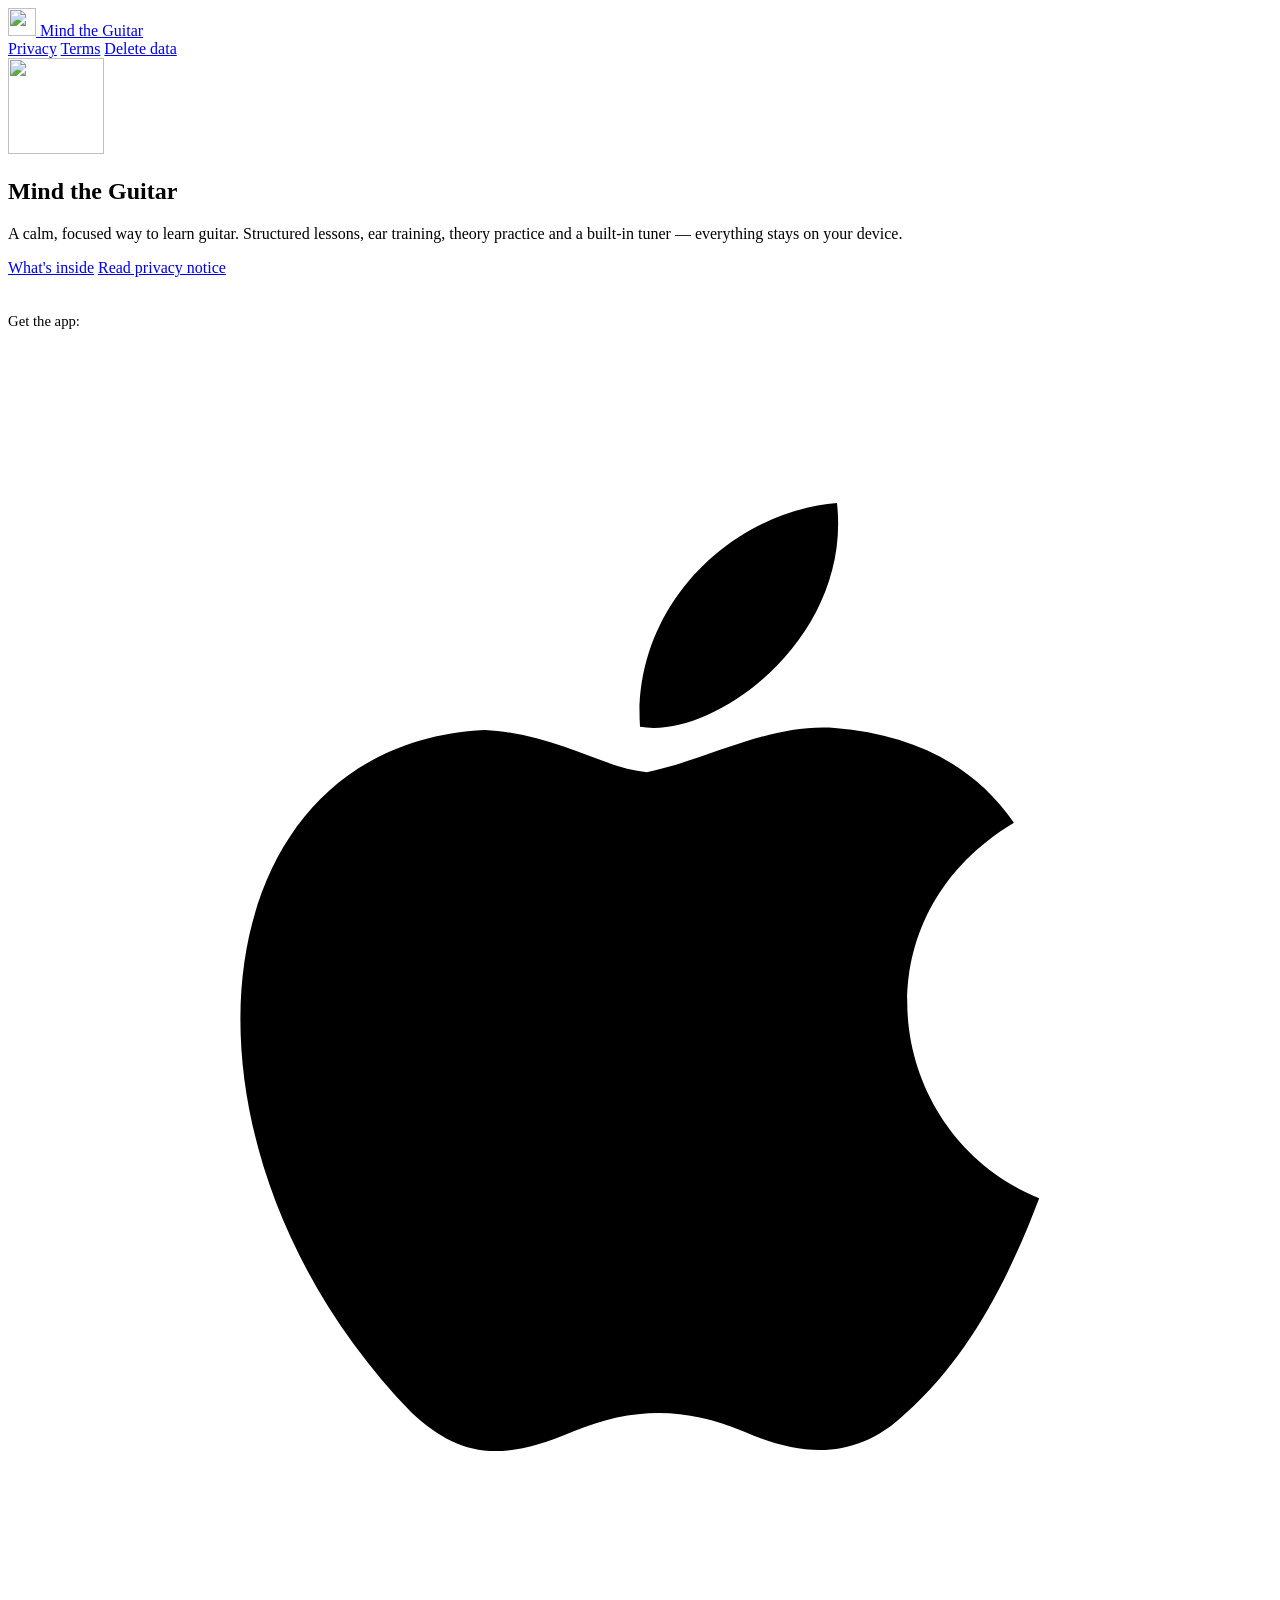
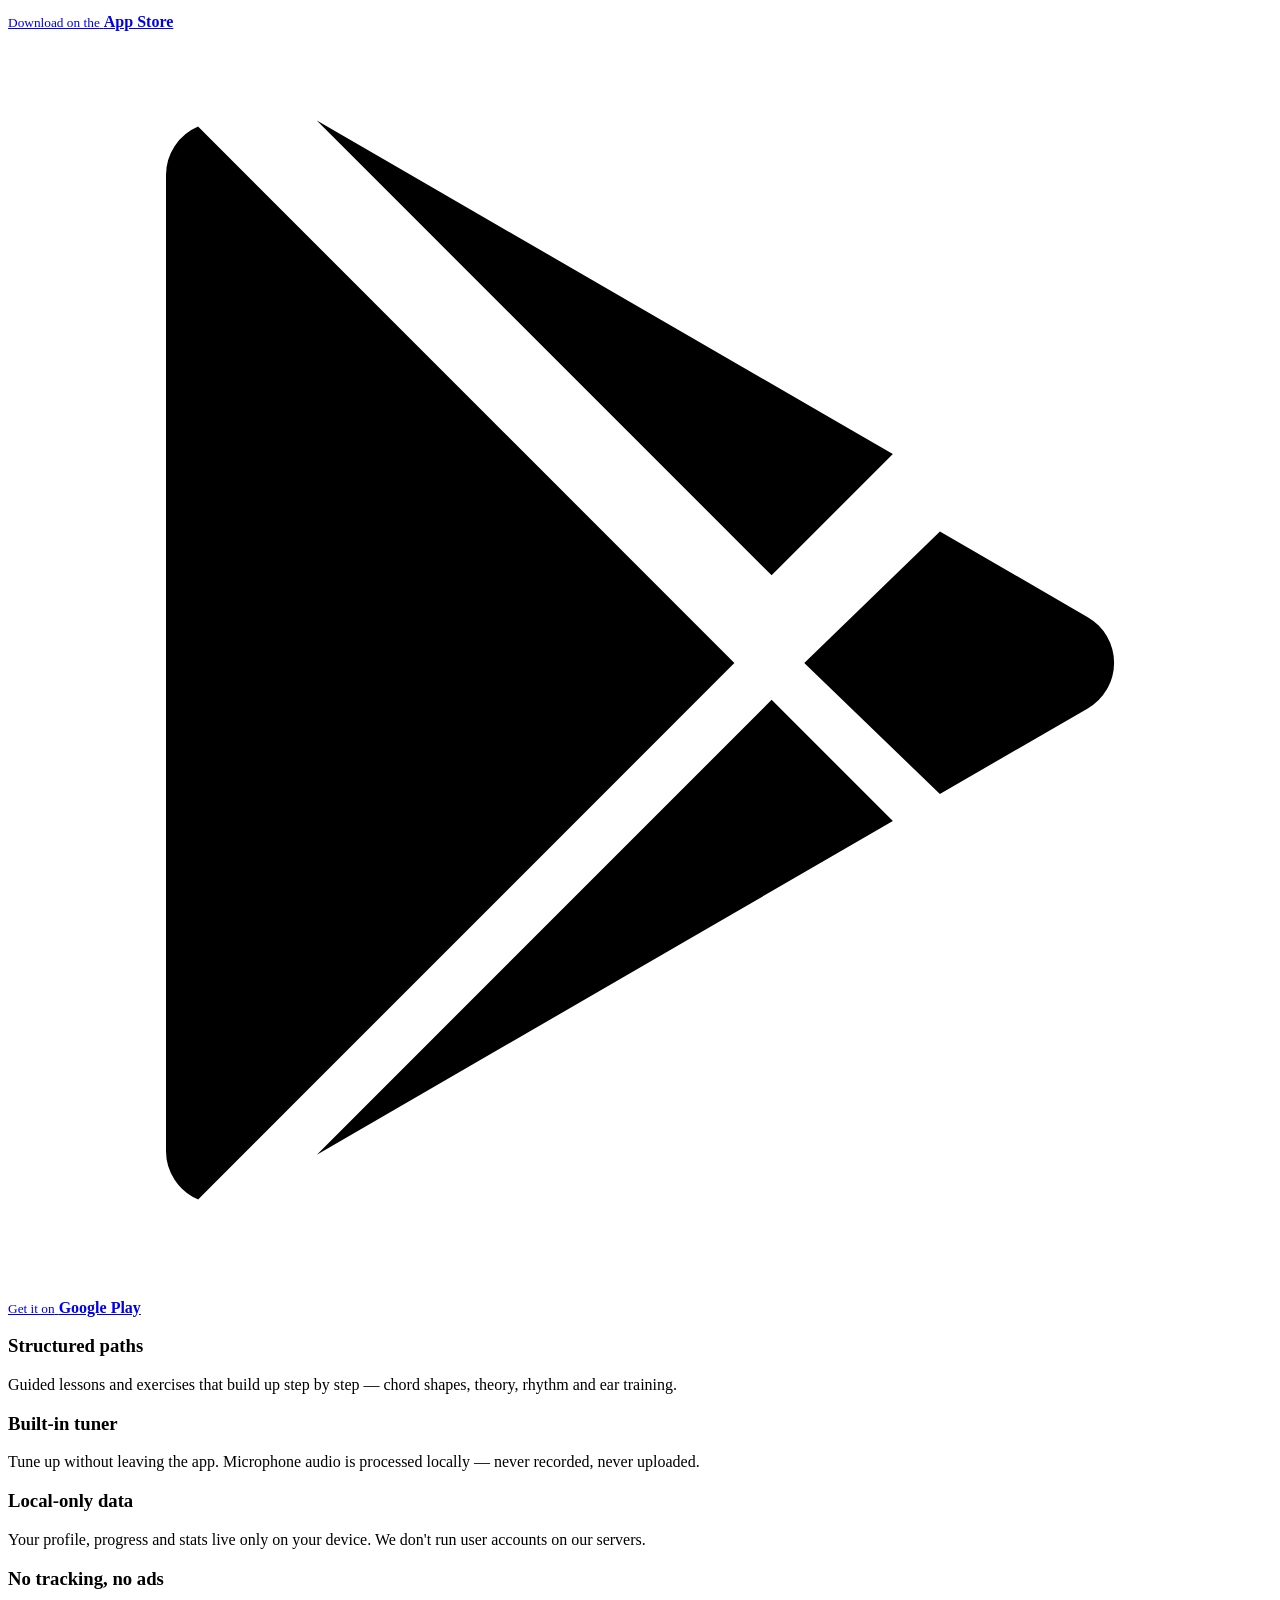
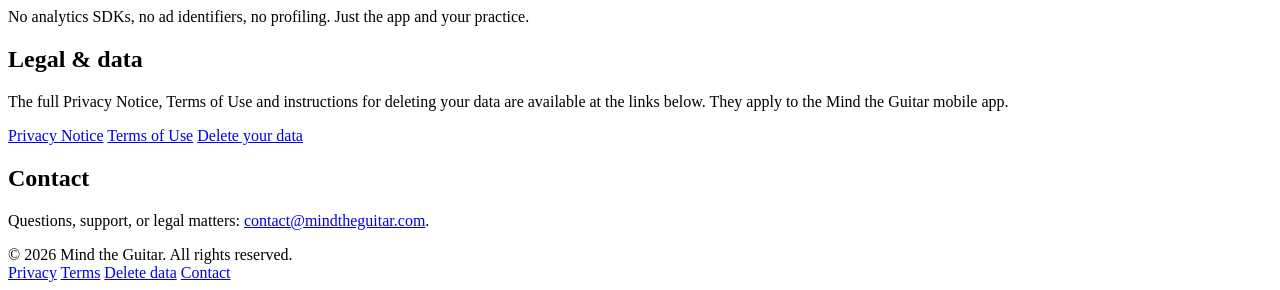
==== public/index.html @ 701e8456 "Wire up App Store and Google Play download links on landing page" ====
<!doctype html>
<html lang="en">
<head>
  <meta charset="utf-8">
  <meta name="viewport" content="width=device-width,initial-scale=1">
  <title>Mind the Guitar — learn guitar, mindfully</title>
  <meta name="description" content="Mind the Guitar is a privacy-first mobile app for guitar learners. Structured lessons, ear training, theory, and a built-in tuner — all stored on your device.">
  <meta name="theme-color" content="#dc611b">
  <meta name="robots" content="index,follow">
  <link rel="canonical" href="https://mindtheguitar.com/">
  <link rel="stylesheet" href="/assets/styles.css">
  <link rel="icon" type="image/png" sizes="32x32" href="/assets/favicon-32.png">
  <link rel="icon" type="image/png" sizes="192x192" href="/assets/icon-192.png">
  <link rel="apple-touch-icon" sizes="180x180" href="/assets/apple-touch-icon.png">
  <link rel="manifest" href="/site.webmanifest">
  <meta name="theme-color" content="#dc611b">
</head>
<body>
  <header class="site-header">
    <div class="site-header__inner">
      <a class="brand" href="/">
        <img class="brand__mark" src="/assets/logo.png" alt="" width="28" height="28" aria-hidden="true">
        <span>Mind the Guitar</span>
      </a>
      <nav class="site-nav" aria-label="Primary">
        <a href="/privacy">Privacy</a>
        <a href="/terms">Terms</a>
        <a href="/delete">Delete data</a>
      </nav>
    </div>
  </header>

  <main>
    <section class="container hero">
      <img class="hero__mark" src="/assets/logo.png" alt="" width="96" height="96" aria-hidden="true">
      <h1>Mind the Guitar</h1>
      <p class="tagline">A calm, focused way to learn guitar. Structured lessons, ear training, theory practice and a built-in tuner — everything stays on your device.</p>
      <div class="cta-row">
        <a class="btn btn--primary" href="#features">What's inside</a>
        <a class="btn btn--ghost" href="/privacy">Read privacy notice</a>
      </div>

      <p style="margin-top:36px;font-size:0.92rem;color:var(--muted)">Get the app:</p>
      <div class="store-badges" aria-label="App Store and Google Play">
        <a class="store-badge" href="https://apps.apple.com/app/id6765862558" target="_blank" rel="noopener" aria-label="Download on the App Store">
          <svg viewBox="0 0 24 24" aria-hidden="true"><path d="M17.05 20.28c-.98.95-2.05.8-3.08.35-1.09-.46-2.09-.48-3.24 0-1.44.62-2.2.44-3.06-.35C2.79 15.25 3.51 7.59 9.05 7.31c1.35.07 2.29.74 3.08.8 1.18-.24 2.31-.93 3.57-.84 1.51.12 2.65.72 3.4 1.8-3.12 1.87-2.38 5.98.48 7.13-.57 1.5-1.31 2.99-2.54 4.09zM12 7.25c-.15-2.23 1.66-4.07 3.74-4.25.29 2.58-2.34 4.5-3.74 4.25z"/></svg>
          <span class="store-badge__text">
            <small>Download on the</small>
            <strong>App Store</strong>
          </span>
        </a>
        <a class="store-badge" href="https://play.google.com/store/apps/details?id=com.mindtheguitar.app" target="_blank" rel="noopener" aria-label="Get it on Google Play">
          <svg viewBox="0 0 24 24" aria-hidden="true"><path d="M3.609 1.814L13.792 12 3.61 22.186a.996.996 0 01-.61-.92V2.734a1 1 0 01.609-.92zm10.89 10.886l2.302 2.302-10.937 6.333 8.635-8.635zm3.196-3.196l2.807 1.626a1 1 0 010 1.732l-2.808 1.626L15.119 12l2.576-2.496zM5.864 1.7l10.937 6.333-2.302 2.302L5.863 1.7z"/></svg>
          <span class="store-badge__text">
            <small>Get it on</small>
            <strong>Google Play</strong>
          </span>
        </a>
      </div>
    </section>

    <section class="container" id="features">
      <div class="card-grid">
        <article class="card">
          <h3>Structured paths</h3>
          <p>Guided lessons and exercises that build up step by step — chord shapes, theory, rhythm and ear training.</p>
        </article>
        <article class="card">
          <h3>Built-in tuner</h3>
          <p>Tune up without leaving the app. Microphone audio is processed locally — never recorded, never uploaded.</p>
        </article>
        <article class="card">
          <h3>Local-only data</h3>
          <p>Your profile, progress and stats live only on your device. We don't run user accounts on our servers.</p>
        </article>
        <article class="card">
          <h3>No tracking, no ads</h3>
          <p>No analytics SDKs, no ad identifiers, no profiling. Just the app and your practice.</p>
        </article>
      </div>
    </section>

    <section class="container" aria-label="Legal documents">
      <h2>Legal &amp; data</h2>
      <p>The full Privacy Notice, Terms of Use and instructions for deleting your data are available at the links below. They apply to the Mind the Guitar mobile app.</p>
      <div class="cta-row" style="justify-content:flex-start">
        <a class="btn btn--ghost" href="/privacy">Privacy Notice</a>
        <a class="btn btn--ghost" href="/terms">Terms of Use</a>
        <a class="btn btn--ghost" href="/delete">Delete your data</a>
      </div>
    </section>

    <section class="container" aria-label="Contact">
      <h2>Contact</h2>
      <p>Questions, support, or legal matters: <a href="mailto:contact@mindtheguitar.com">contact@mindtheguitar.com</a>.</p>
    </section>
  </main>

  <footer class="site-footer">
    <div class="site-footer__inner">
      <div>© 2026 Mind the Guitar. All rights reserved.</div>
      <nav class="site-footer__links" aria-label="Footer">
        <a href="/privacy">Privacy</a>
        <a href="/terms">Terms</a>
        <a href="/delete">Delete data</a>
        <a href="mailto:contact@mindtheguitar.com">Contact</a>
      </nav>
    </div>
  </footer>
</body>
</html>
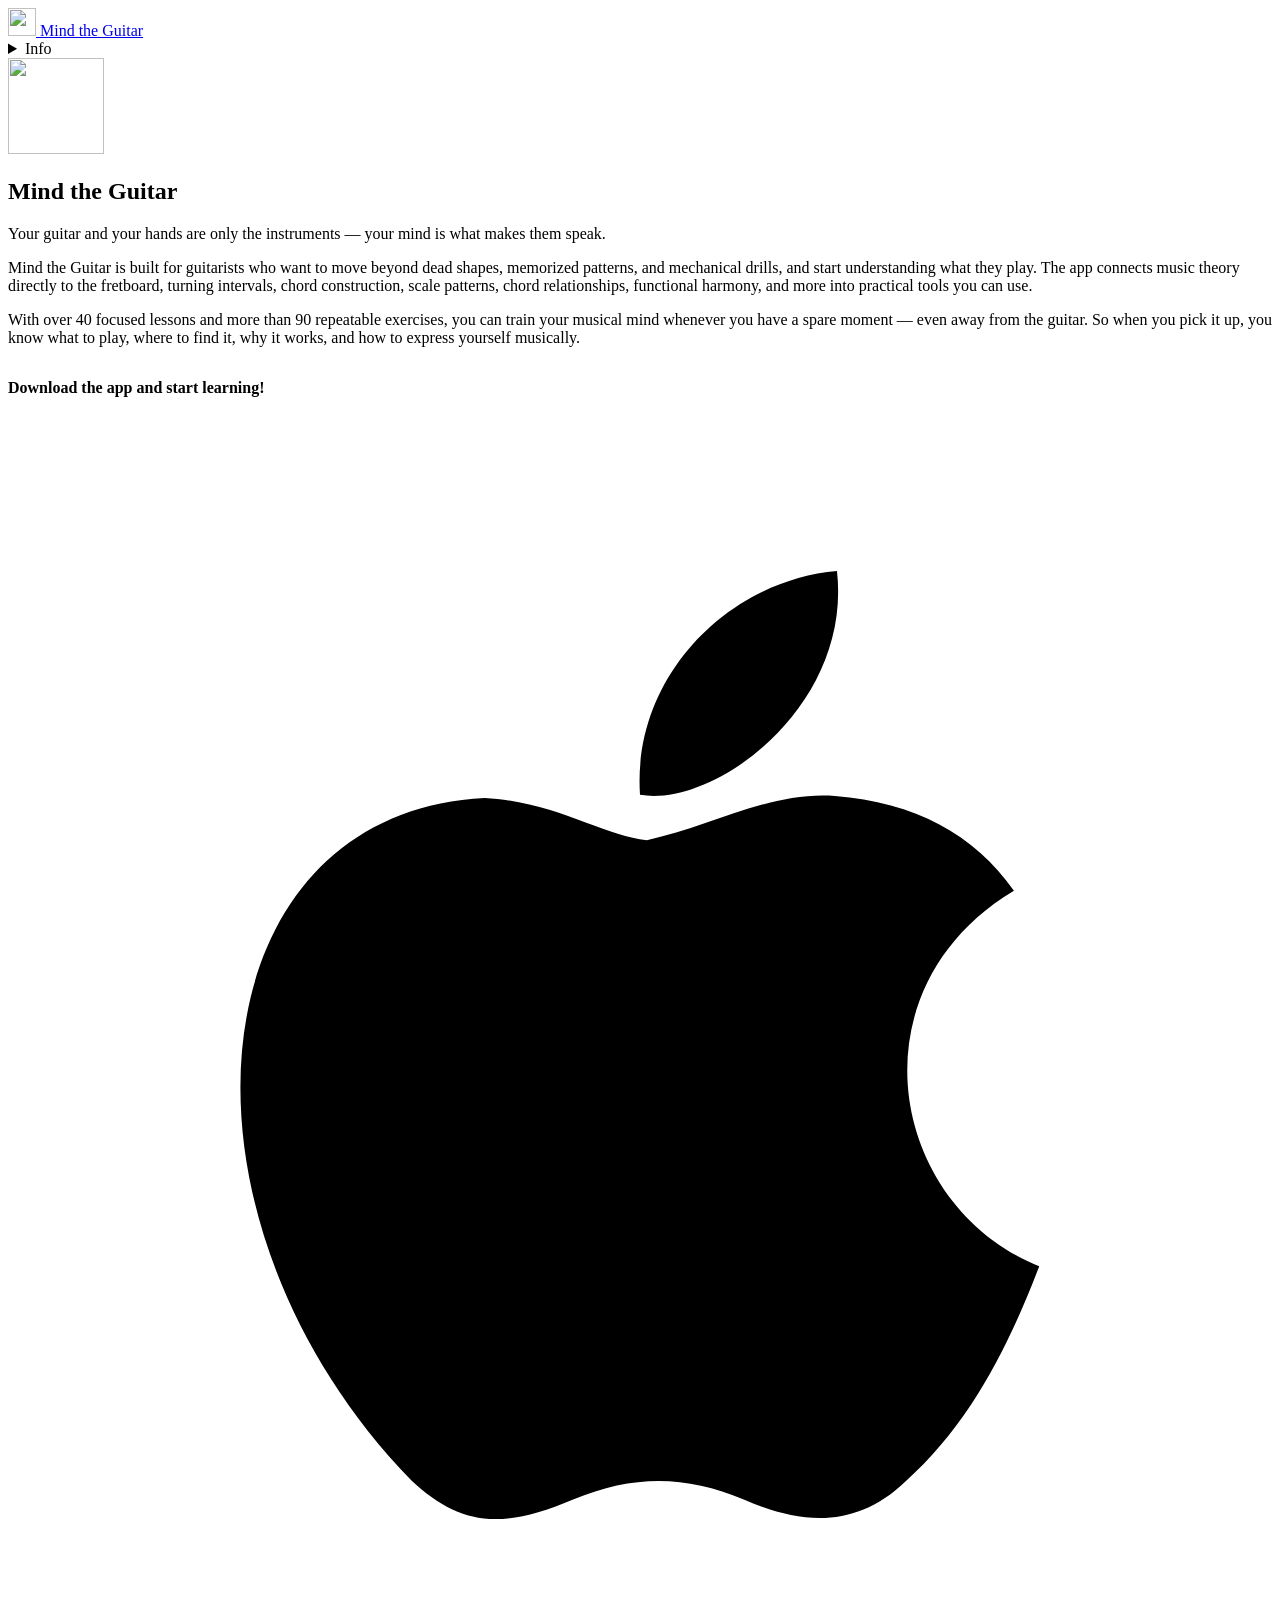
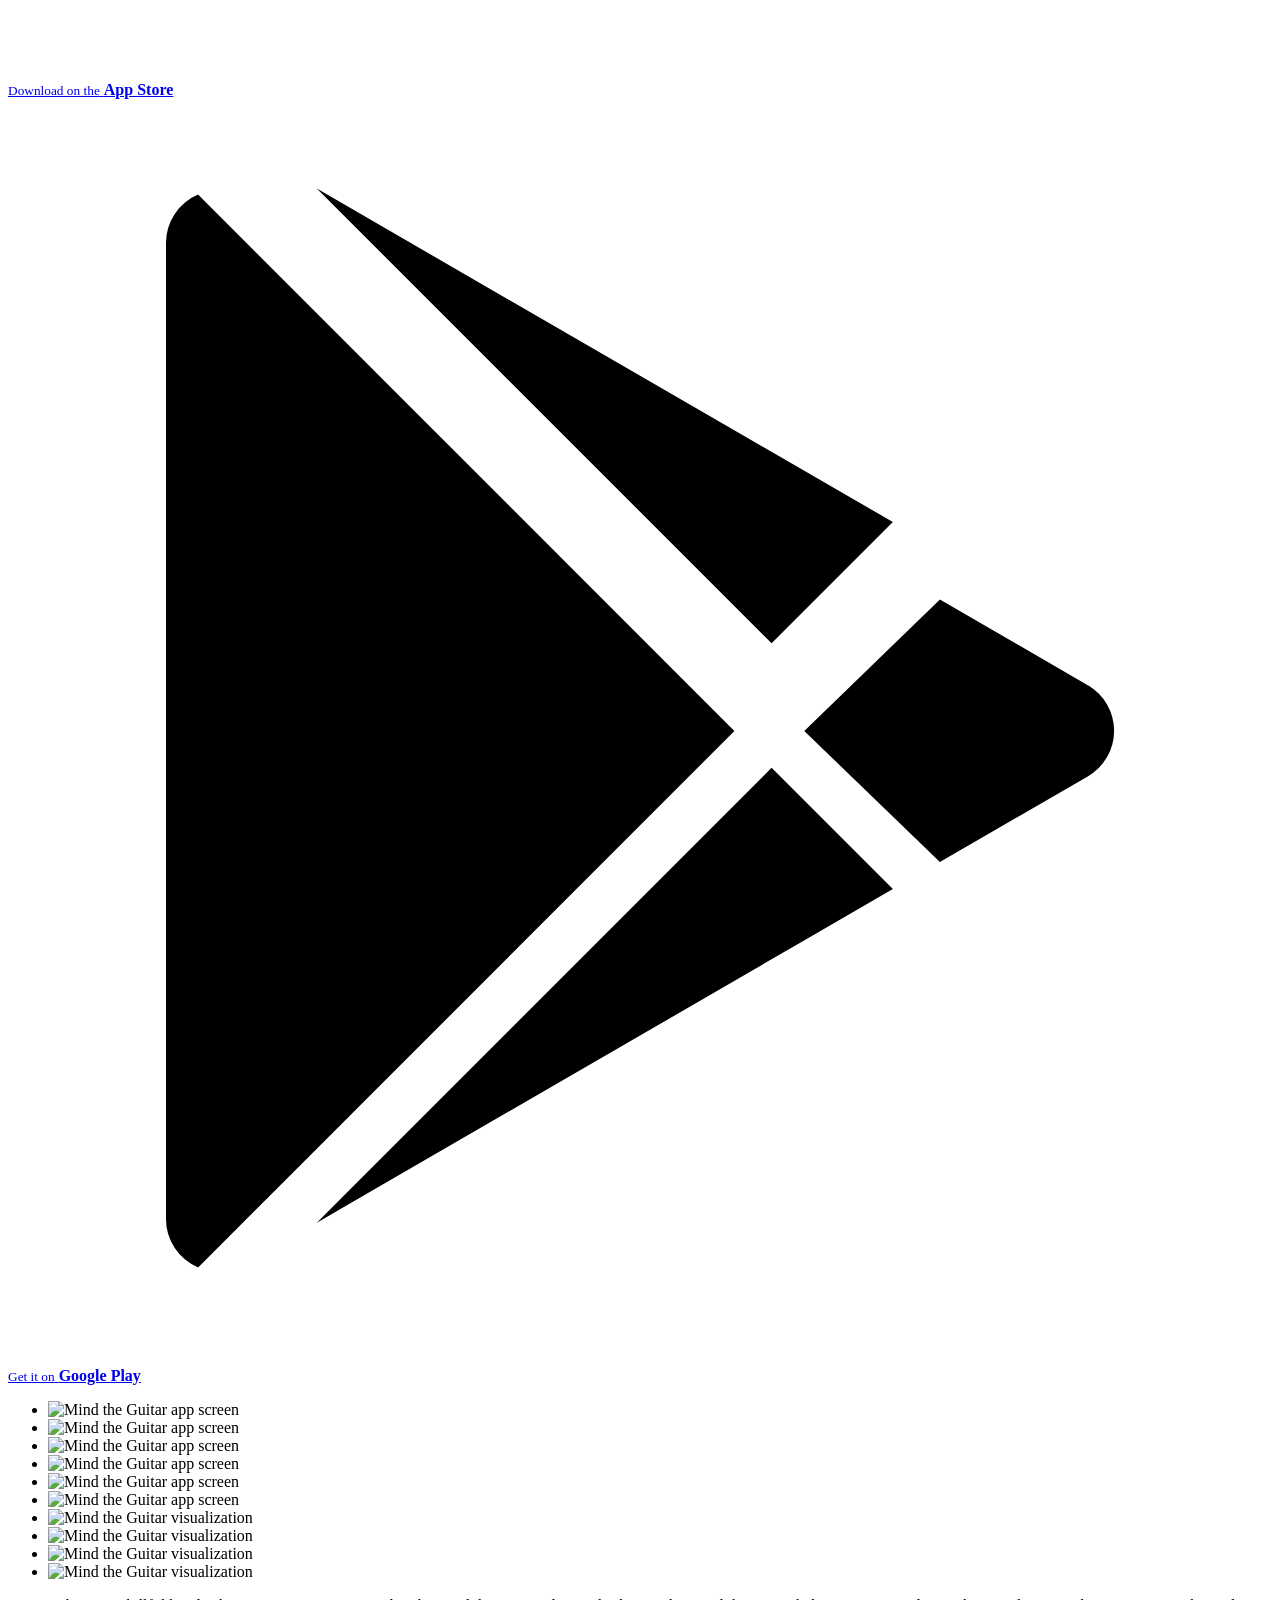
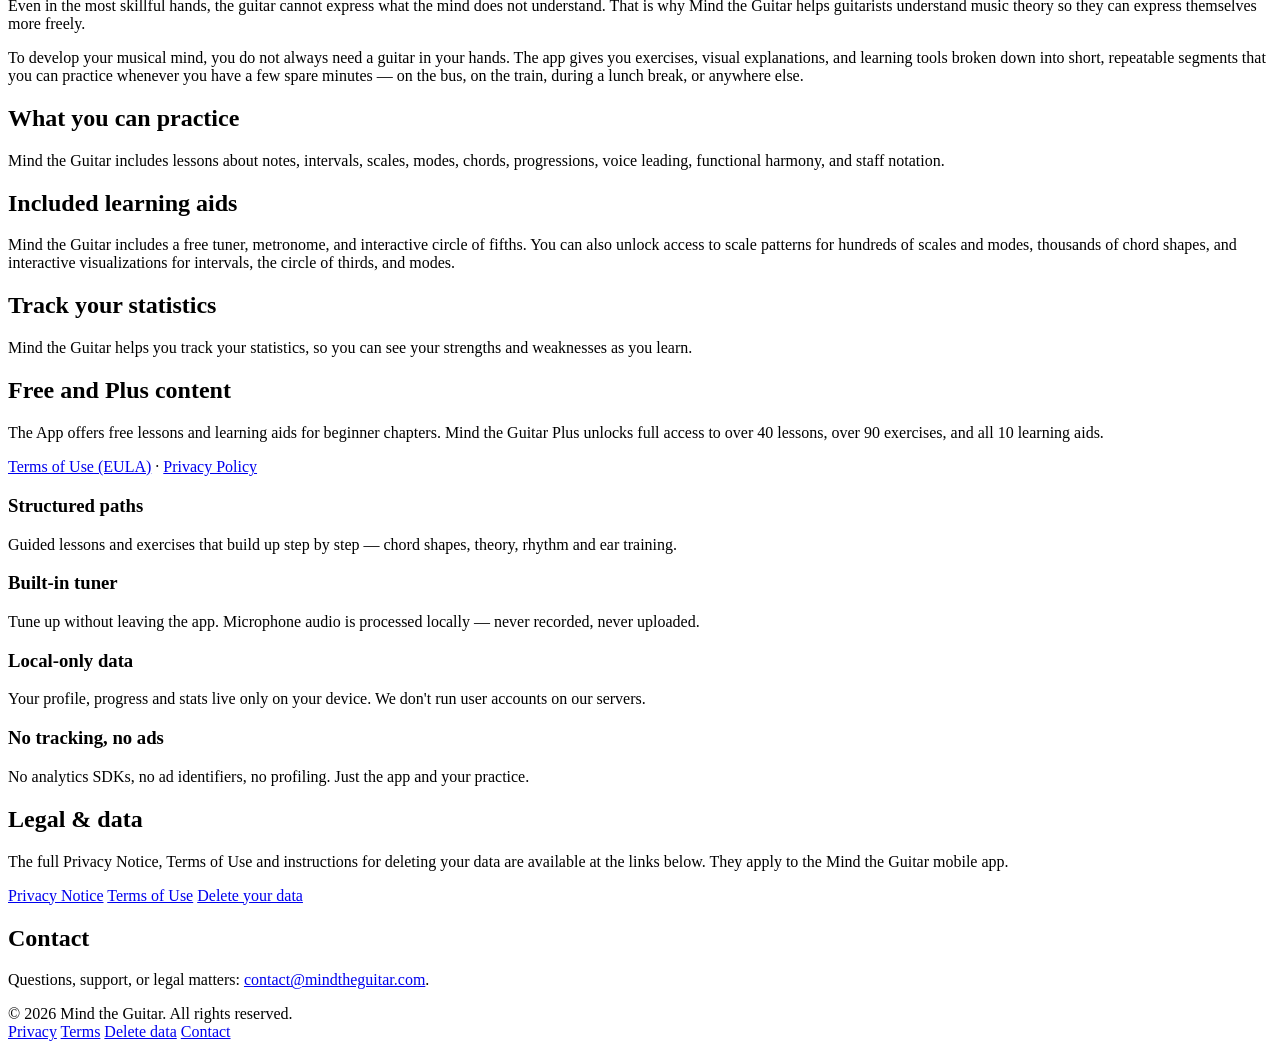
==== commit 186b48d1: "Add landing content, app preview carousel, dropdown nav and store CTA" ====
--- a/public/index.html
+++ b/public/index.html
@@ -23,9 +23,14 @@
         <span>Mind the Guitar</span>
       </a>
       <nav class="site-nav" aria-label="Primary">
-        <a href="/privacy">Privacy</a>
-        <a href="/terms">Terms</a>
-        <a href="/delete">Delete data</a>
+        <details class="menu">
+          <summary class="menu__button" aria-label="Open menu">Info</summary>
+          <div class="menu__list">
+            <a href="/privacy">Privacy</a>
+            <a href="/terms">Terms</a>
+            <a href="/delete">Delete data</a>
+          </div>
+        </details>
       </nav>
     </div>
   </header>
@@ -34,13 +39,11 @@
     <section class="container hero">
       <img class="hero__mark" src="/assets/logo.png" alt="" width="96" height="96" aria-hidden="true">
       <h1>Mind the Guitar</h1>
-      <p class="tagline">A calm, focused way to learn guitar. Structured lessons, ear training, theory practice and a built-in tuner — everything stays on your device.</p>
-      <div class="cta-row">
-        <a class="btn btn--primary" href="#features">What's inside</a>
-        <a class="btn btn--ghost" href="/privacy">Read privacy notice</a>
-      </div>
+      <p class="tagline">Your guitar and your hands are only the instruments — your mind is what makes them speak.</p>
+      <p class="tagline tagline--body">Mind the Guitar is built for guitarists who want to move beyond dead shapes, memorized patterns, and mechanical drills, and start understanding what they play. The app connects music theory directly to the fretboard, turning intervals, chord construction, scale patterns, chord relationships, functional harmony, and more into practical tools you can use.</p>
+      <p class="tagline tagline--body">With over 40 focused lessons and more than 90 repeatable exercises, you can train your musical mind whenever you have a spare moment — even away from the guitar. So when you pick it up, you know what to play, where to find it, why it works, and how to express yourself musically.</p>
 
-      <p style="margin-top:36px;font-size:0.92rem;color:var(--muted)">Get the app:</p>
+      <p style="margin-top:32px;font-size:1rem;font-weight:600;color:var(--font-dark)">Download the app and start learning!</p>
       <div class="store-badges" aria-label="App Store and Google Play">
         <a class="store-badge" href="https://apps.apple.com/app/id6765862558" target="_blank" rel="noopener" aria-label="Download on the App Store">
           <svg viewBox="0 0 24 24" aria-hidden="true"><path d="M17.05 20.28c-.98.95-2.05.8-3.08.35-1.09-.46-2.09-.48-3.24 0-1.44.62-2.2.44-3.06-.35C2.79 15.25 3.51 7.59 9.05 7.31c1.35.07 2.29.74 3.08.8 1.18-.24 2.31-.93 3.57-.84 1.51.12 2.65.72 3.4 1.8-3.12 1.87-2.38 5.98.48 7.13-.57 1.5-1.31 2.99-2.54 4.09zM12 7.25c-.15-2.23 1.66-4.07 3.74-4.25.29 2.58-2.34 4.5-3.74 4.25z"/></svg>
@@ -57,6 +60,54 @@
           </span>
         </a>
       </div>
+    </section>
+
+    <section class="container container--wide" aria-label="App preview">
+      <div class="carousel" data-carousel>
+        <ul class="carousel__track" tabindex="0">
+          <li class="carousel__slide" id="slide-1"><img src="/assets/graphics/1.png" alt="Mind the Guitar app screen" width="1284" height="2778" loading="lazy"></li>
+          <li class="carousel__slide" id="slide-2"><img src="/assets/graphics/2.png" alt="Mind the Guitar app screen" width="2778" height="1284" loading="lazy"></li>
+          <li class="carousel__slide" id="slide-3"><img src="/assets/graphics/3.png" alt="Mind the Guitar app screen" width="1284" height="2778" loading="lazy"></li>
+          <li class="carousel__slide" id="slide-4"><img src="/assets/graphics/4.png" alt="Mind the Guitar app screen" width="2778" height="1284" loading="lazy"></li>
+          <li class="carousel__slide" id="slide-5"><img src="/assets/graphics/5.png" alt="Mind the Guitar app screen" width="1284" height="2778" loading="lazy"></li>
+          <li class="carousel__slide" id="slide-6"><img src="/assets/graphics/6.png" alt="Mind the Guitar app screen" width="1284" height="2778" loading="lazy"></li>
+          <li class="carousel__slide" id="slide-7"><img src="/assets/graphics/8.jpeg" alt="Mind the Guitar visualization" width="778" height="360" loading="lazy"></li>
+          <li class="carousel__slide" id="slide-8"><img src="/assets/graphics/9.jpeg" alt="Mind the Guitar visualization" width="778" height="360" loading="lazy"></li>
+          <li class="carousel__slide" id="slide-9"><img src="/assets/graphics/10.jpeg" alt="Mind the Guitar visualization" width="603" height="1304" loading="lazy"></li>
+          <li class="carousel__slide" id="slide-10"><img src="/assets/graphics/11.jpeg" alt="Mind the Guitar visualization" width="2532" height="1170" loading="lazy"></li>
+        </ul>
+        <nav class="carousel__dots" aria-label="Choose slide">
+          <a href="#slide-1" aria-label="Slide 1"></a>
+          <a href="#slide-2" aria-label="Slide 2"></a>
+          <a href="#slide-3" aria-label="Slide 3"></a>
+          <a href="#slide-4" aria-label="Slide 4"></a>
+          <a href="#slide-5" aria-label="Slide 5"></a>
+          <a href="#slide-6" aria-label="Slide 6"></a>
+          <a href="#slide-7" aria-label="Slide 7"></a>
+          <a href="#slide-8" aria-label="Slide 8"></a>
+          <a href="#slide-9" aria-label="Slide 9"></a>
+          <a href="#slide-10" aria-label="Slide 10"></a>
+        </nav>
+      </div>
+    </section>
+
+    <section class="container" aria-label="About Mind the Guitar">
+      <p class="section-intro">Even in the most skillful hands, the guitar cannot express what the mind does not understand. That is why Mind the Guitar helps guitarists understand music theory so they can express themselves more freely.</p>
+      <p>To develop your musical mind, you do not always need a guitar in your hands. The app gives you exercises, visual explanations, and learning tools broken down into short, repeatable segments that you can practice whenever you have a few spare minutes — on the bus, on the train, during a lunch break, or anywhere else.</p>
+
+      <h2>What you can practice</h2>
+      <p>Mind the Guitar includes lessons about notes, intervals, scales, modes, chords, progressions, voice leading, functional harmony, and staff notation.</p>
+
+      <h2>Included learning aids</h2>
+      <p>Mind the Guitar includes a free tuner, metronome, and interactive circle of fifths. You can also unlock access to scale patterns for hundreds of scales and modes, thousands of chord shapes, and interactive visualizations for intervals, the circle of thirds, and modes.</p>
+
+      <h2>Track your statistics</h2>
+      <p>Mind the Guitar helps you track your statistics, so you can see your strengths and weaknesses as you learn.</p>
+
+      <h2>Free and Plus content</h2>
+      <p>The App offers free lessons and learning aids for beginner chapters. Mind the Guitar Plus unlocks full access to over 40 lessons, over 90 exercises, and all 10 learning aids.</p>
+
+      <p class="muted-links"><a href="/terms">Terms of Use (EULA)</a> &middot; <a href="/privacy">Privacy Policy</a></p>
     </section>
 
     <section class="container" id="features">
@@ -107,5 +158,7 @@
       </nav>
     </div>
   </footer>
+
+  <script src="/assets/carousel.js" defer></script>
 </body>
 </html>
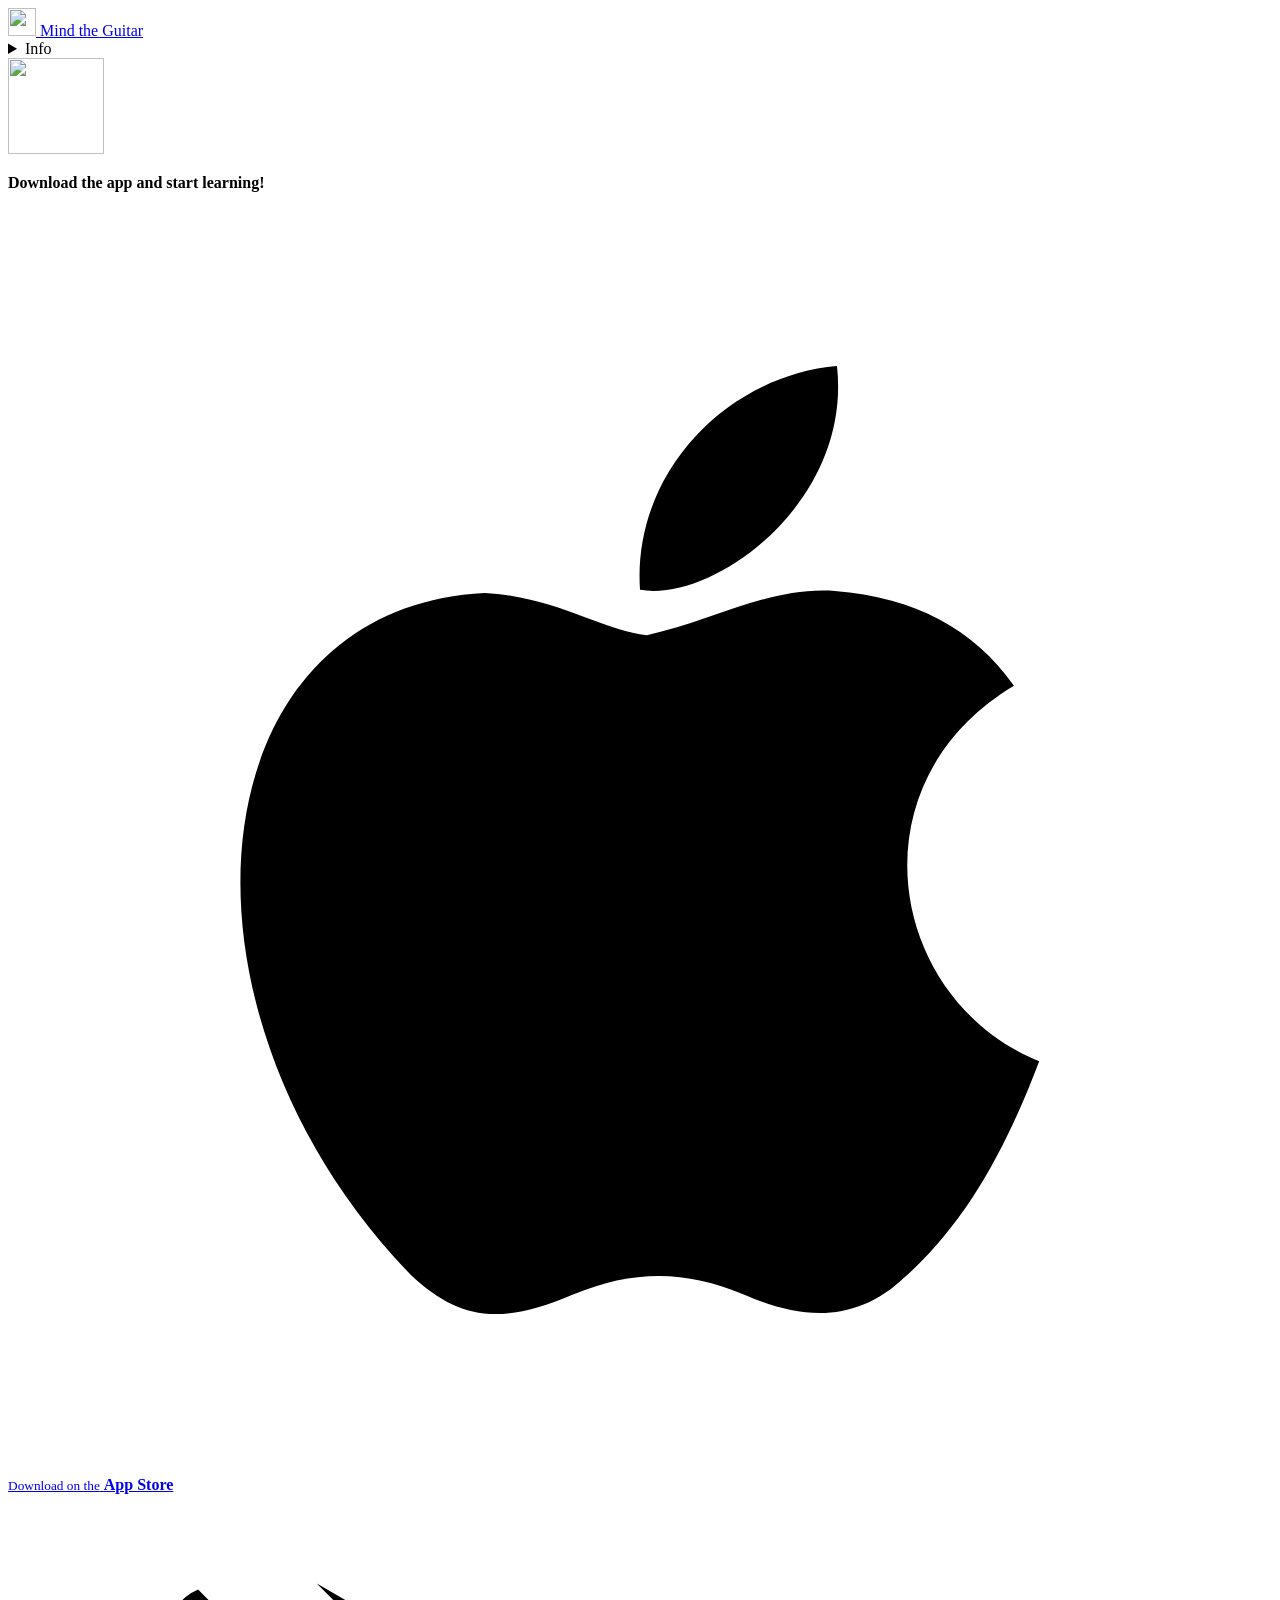
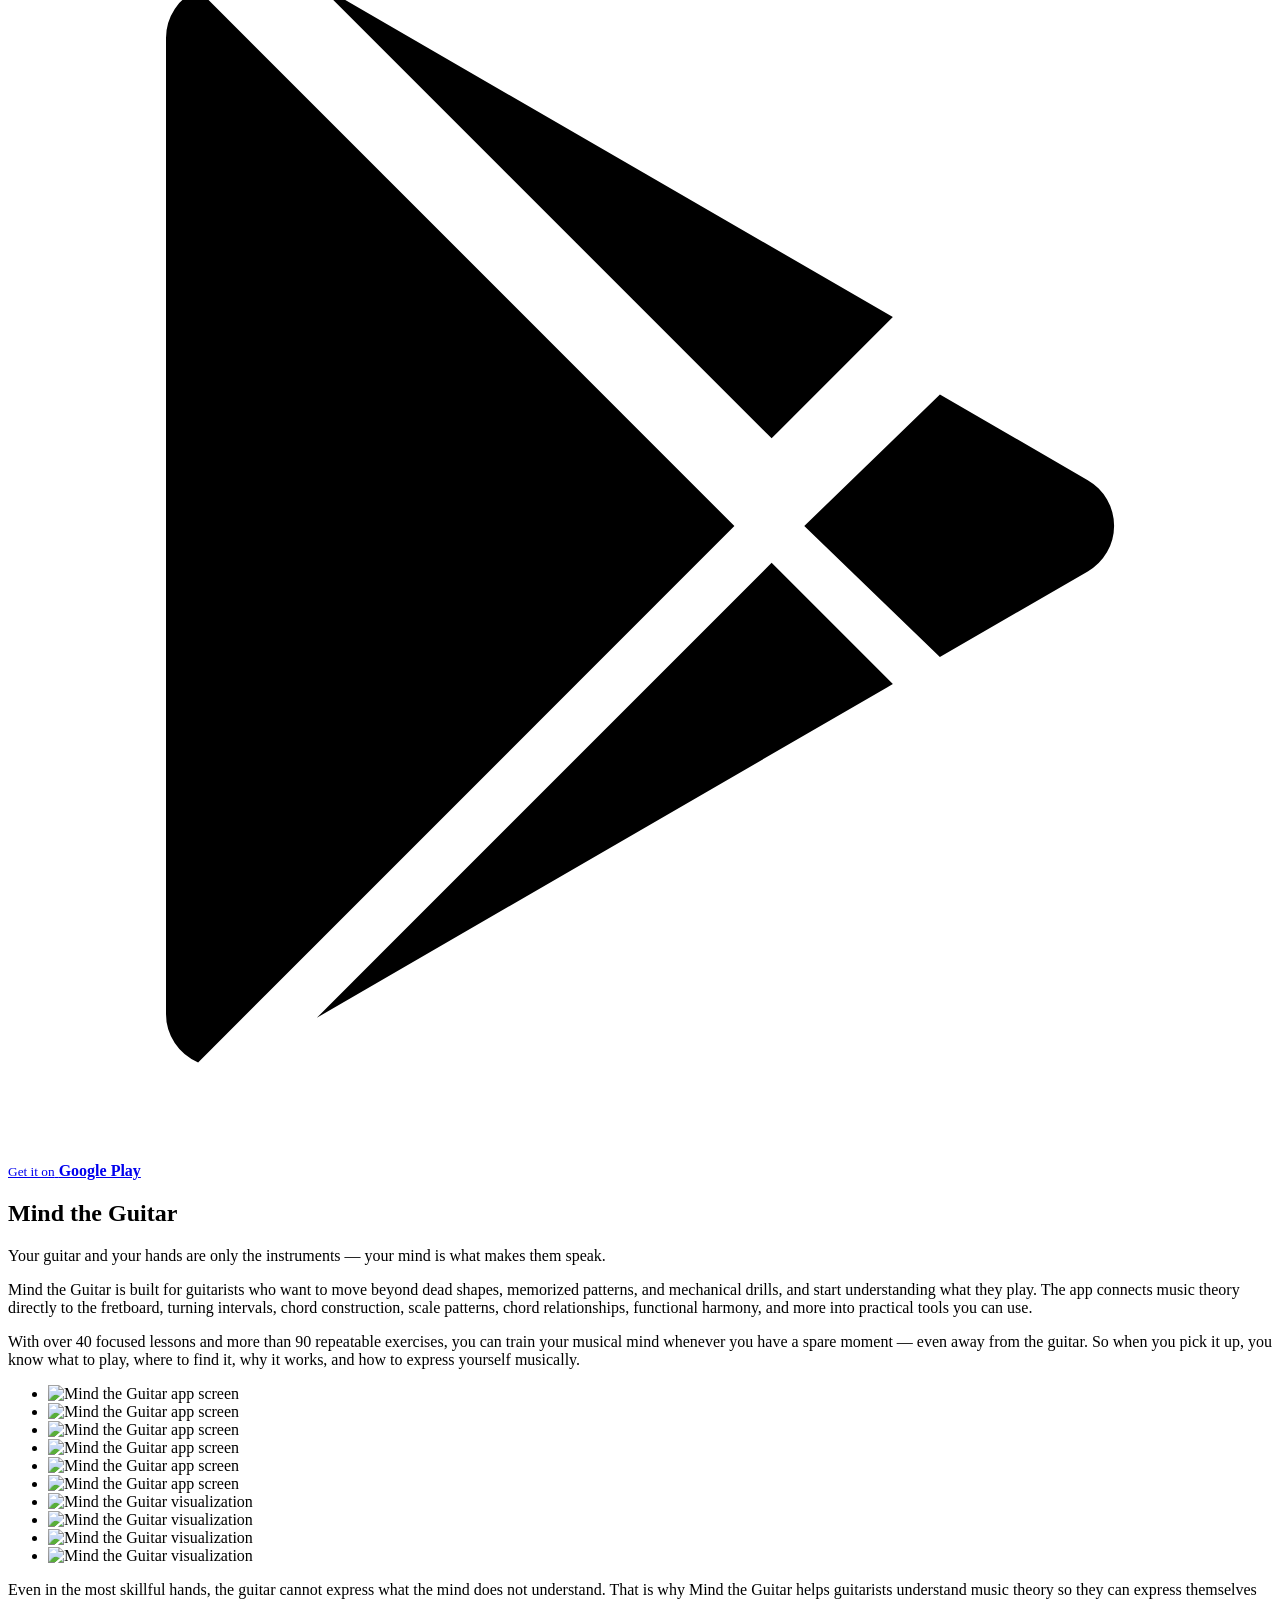
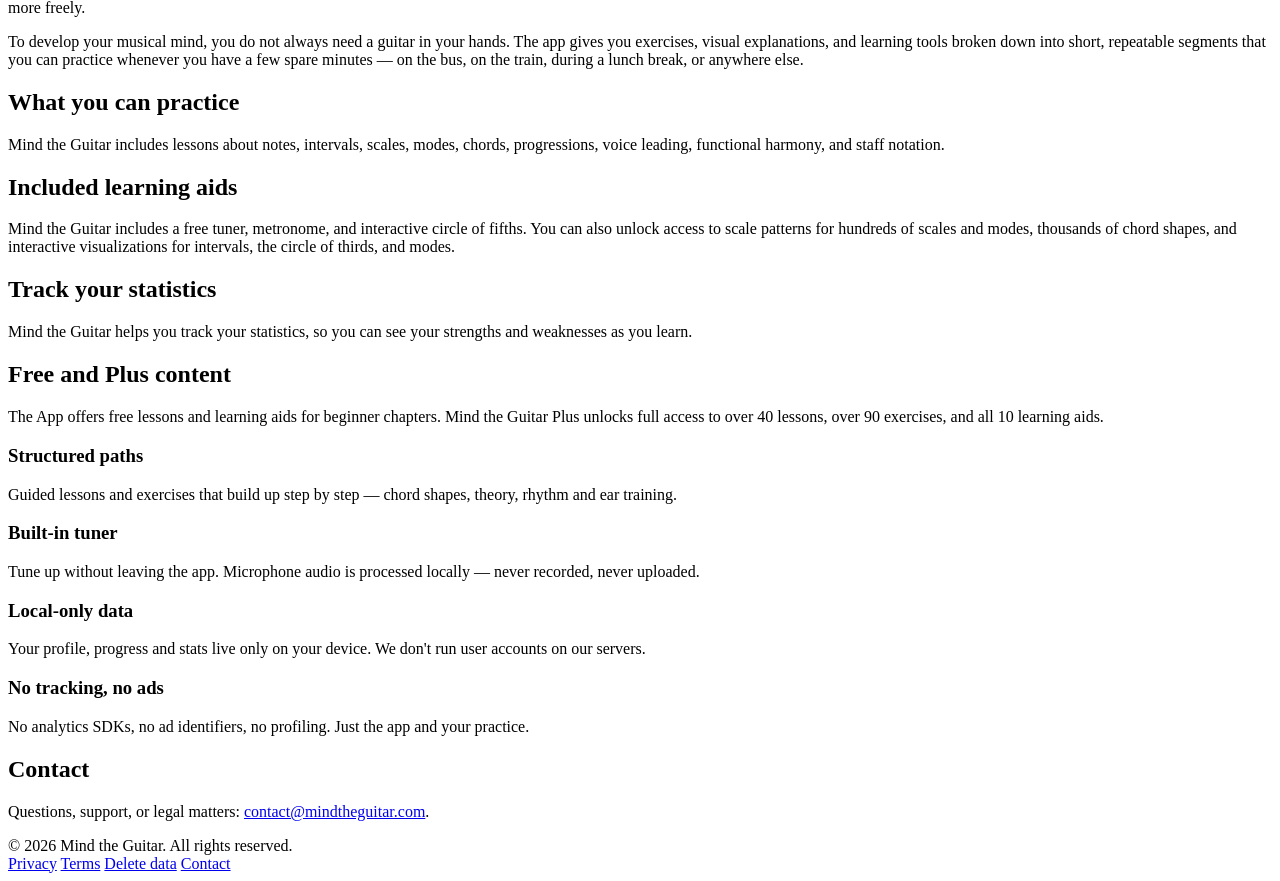
==== commit 898064c1: "Move download buttons under logo, remove redundant legal links and section" ====
--- a/public/index.html
+++ b/public/index.html
@@ -8,7 +8,7 @@
   <meta name="theme-color" content="#dc611b">
   <meta name="robots" content="index,follow">
   <link rel="canonical" href="https://mindtheguitar.com/">
-  <link rel="stylesheet" href="/assets/styles.css">
+  <link rel="stylesheet" href="/assets/styles.css?v=3">
   <link rel="icon" type="image/png" sizes="32x32" href="/assets/favicon-32.png">
   <link rel="icon" type="image/png" sizes="192x192" href="/assets/icon-192.png">
   <link rel="apple-touch-icon" sizes="180x180" href="/assets/apple-touch-icon.png">
@@ -38,12 +38,8 @@
   <main>
     <section class="container hero">
       <img class="hero__mark" src="/assets/logo.png" alt="" width="96" height="96" aria-hidden="true">
-      <h1>Mind the Guitar</h1>
-      <p class="tagline">Your guitar and your hands are only the instruments — your mind is what makes them speak.</p>
-      <p class="tagline tagline--body">Mind the Guitar is built for guitarists who want to move beyond dead shapes, memorized patterns, and mechanical drills, and start understanding what they play. The app connects music theory directly to the fretboard, turning intervals, chord construction, scale patterns, chord relationships, functional harmony, and more into practical tools you can use.</p>
-      <p class="tagline tagline--body">With over 40 focused lessons and more than 90 repeatable exercises, you can train your musical mind whenever you have a spare moment — even away from the guitar. So when you pick it up, you know what to play, where to find it, why it works, and how to express yourself musically.</p>
 
-      <p style="margin-top:32px;font-size:1rem;font-weight:600;color:var(--font-dark)">Download the app and start learning!</p>
+      <p style="font-size:1rem;font-weight:600;color:var(--font-dark)">Download the app and start learning!</p>
       <div class="store-badges" aria-label="App Store and Google Play">
         <a class="store-badge" href="https://apps.apple.com/app/id6765862558" target="_blank" rel="noopener" aria-label="Download on the App Store">
           <svg viewBox="0 0 24 24" aria-hidden="true"><path d="M17.05 20.28c-.98.95-2.05.8-3.08.35-1.09-.46-2.09-.48-3.24 0-1.44.62-2.2.44-3.06-.35C2.79 15.25 3.51 7.59 9.05 7.31c1.35.07 2.29.74 3.08.8 1.18-.24 2.31-.93 3.57-.84 1.51.12 2.65.72 3.4 1.8-3.12 1.87-2.38 5.98.48 7.13-.57 1.5-1.31 2.99-2.54 4.09zM12 7.25c-.15-2.23 1.66-4.07 3.74-4.25.29 2.58-2.34 4.5-3.74 4.25z"/></svg>
@@ -60,6 +56,11 @@
           </span>
         </a>
       </div>
+
+      <h1>Mind the Guitar</h1>
+      <p class="tagline">Your guitar and your hands are only the instruments — your mind is what makes them speak.</p>
+      <p class="tagline tagline--body">Mind the Guitar is built for guitarists who want to move beyond dead shapes, memorized patterns, and mechanical drills, and start understanding what they play. The app connects music theory directly to the fretboard, turning intervals, chord construction, scale patterns, chord relationships, functional harmony, and more into practical tools you can use.</p>
+      <p class="tagline tagline--body">With over 40 focused lessons and more than 90 repeatable exercises, you can train your musical mind whenever you have a spare moment — even away from the guitar. So when you pick it up, you know what to play, where to find it, why it works, and how to express yourself musically.</p>
     </section>
 
     <section class="container container--wide" aria-label="App preview">
@@ -106,8 +107,6 @@
 
       <h2>Free and Plus content</h2>
       <p>The App offers free lessons and learning aids for beginner chapters. Mind the Guitar Plus unlocks full access to over 40 lessons, over 90 exercises, and all 10 learning aids.</p>
-
-      <p class="muted-links"><a href="/terms">Terms of Use (EULA)</a> &middot; <a href="/privacy">Privacy Policy</a></p>
     </section>
 
     <section class="container" id="features">
@@ -131,16 +130,6 @@
       </div>
     </section>
 
-    <section class="container" aria-label="Legal documents">
-      <h2>Legal &amp; data</h2>
-      <p>The full Privacy Notice, Terms of Use and instructions for deleting your data are available at the links below. They apply to the Mind the Guitar mobile app.</p>
-      <div class="cta-row" style="justify-content:flex-start">
-        <a class="btn btn--ghost" href="/privacy">Privacy Notice</a>
-        <a class="btn btn--ghost" href="/terms">Terms of Use</a>
-        <a class="btn btn--ghost" href="/delete">Delete your data</a>
-      </div>
-    </section>
-
     <section class="container" aria-label="Contact">
       <h2>Contact</h2>
       <p>Questions, support, or legal matters: <a href="mailto:contact@mindtheguitar.com">contact@mindtheguitar.com</a>.</p>
@@ -159,6 +148,6 @@
     </div>
   </footer>
 
-  <script src="/assets/carousel.js" defer></script>
+  <script src="/assets/carousel.js?v=3" defer></script>
 </body>
 </html>
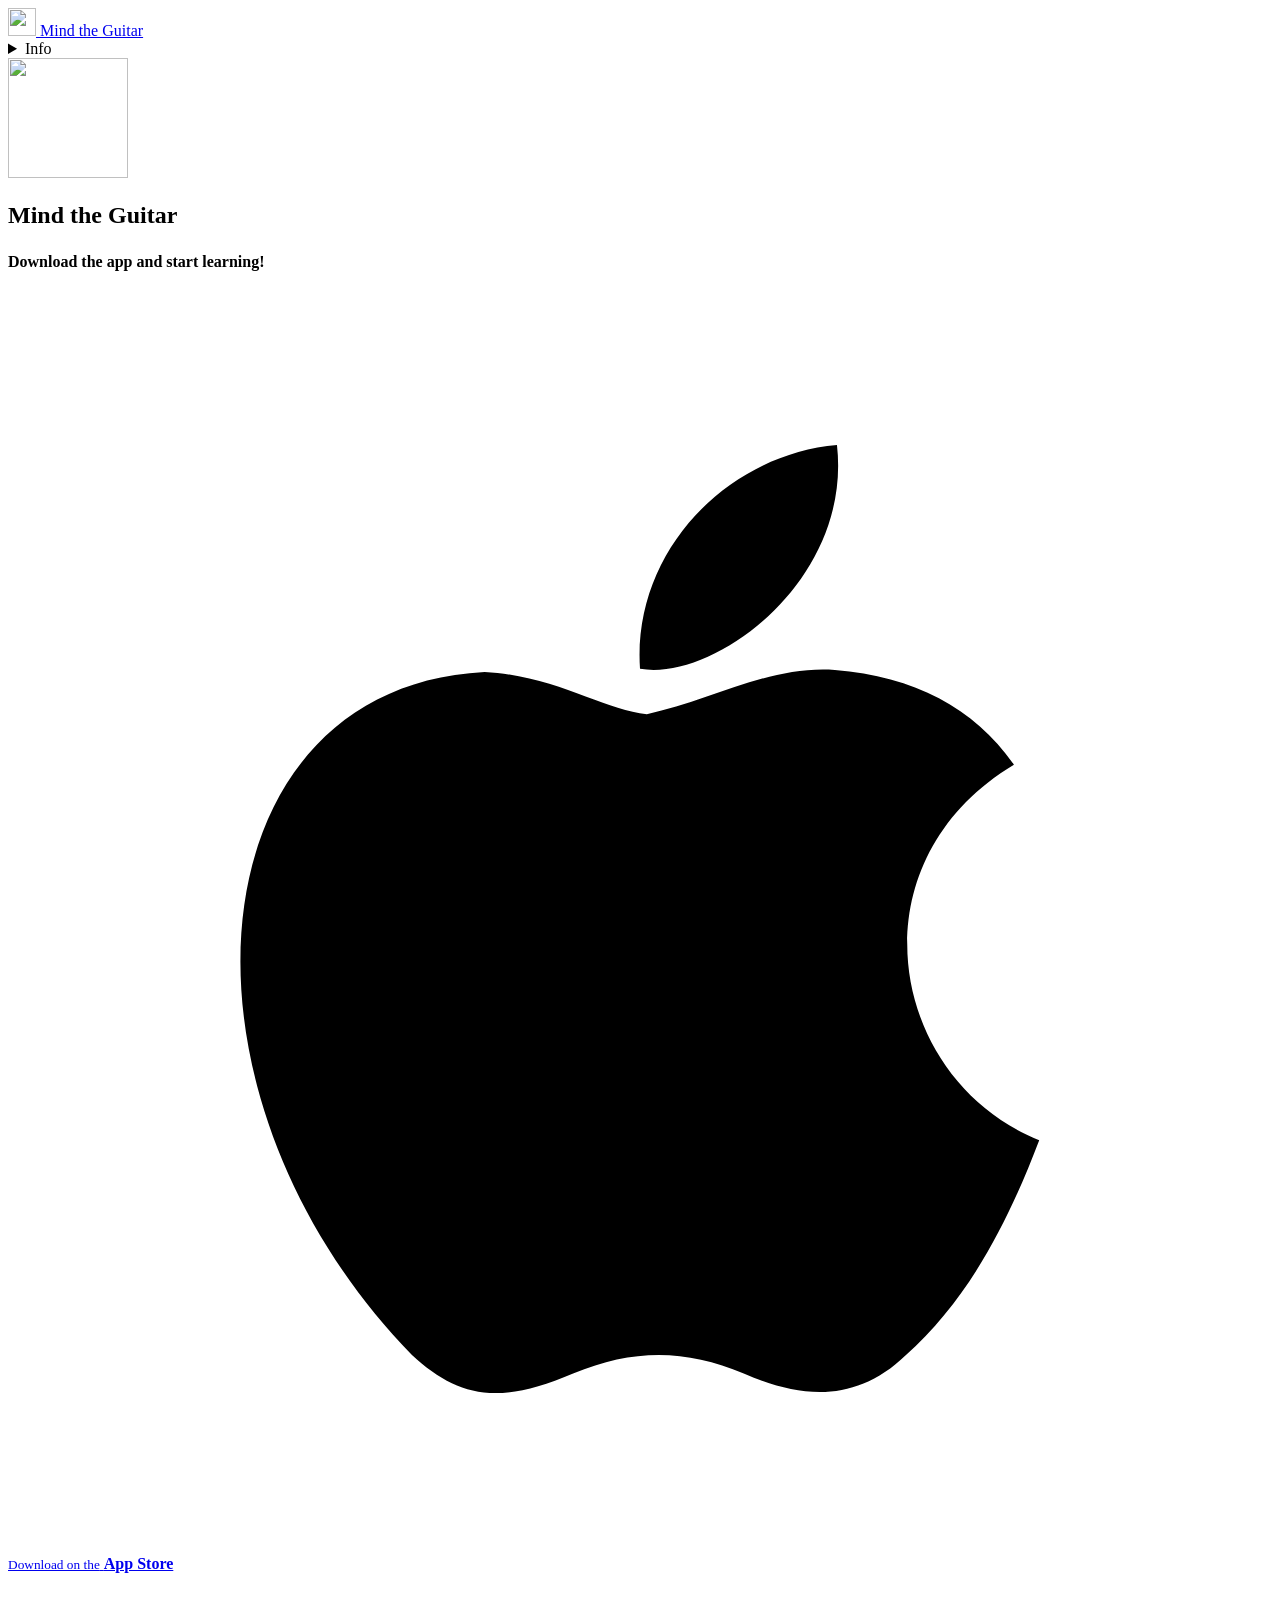
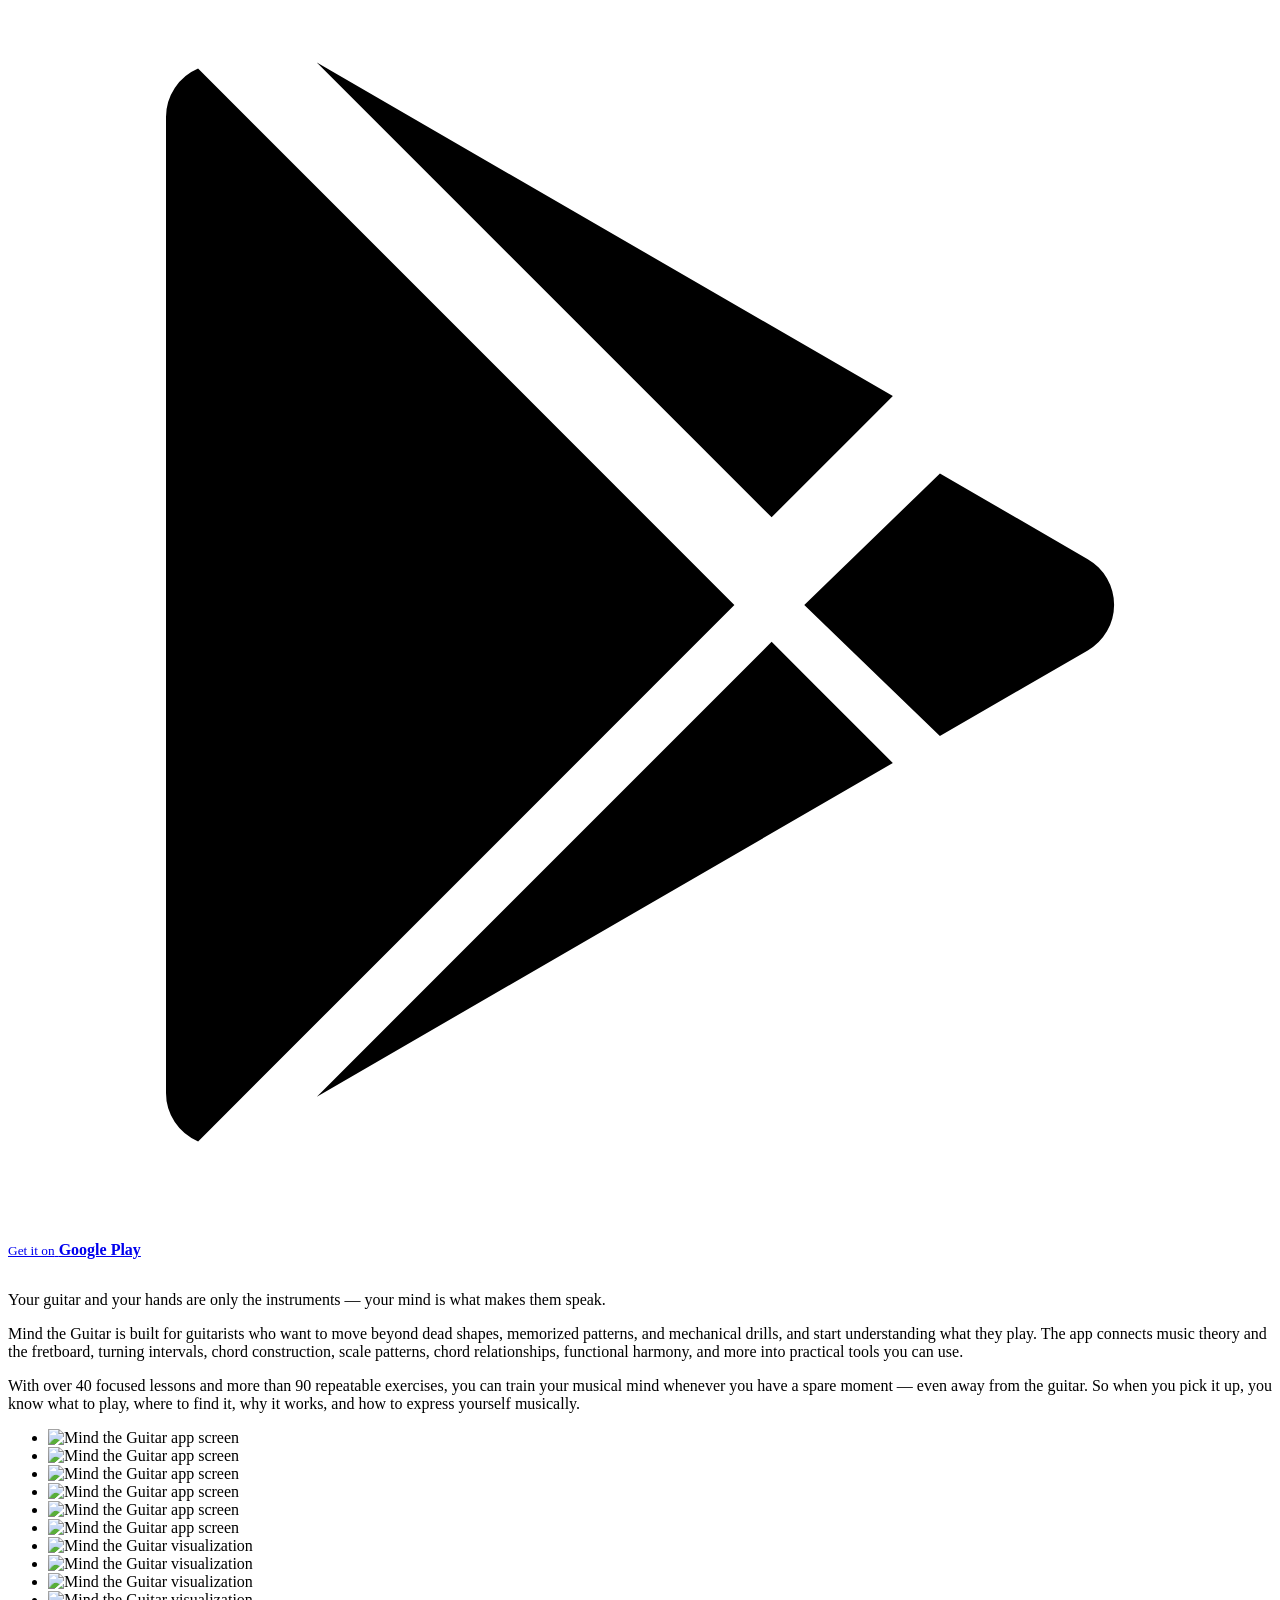
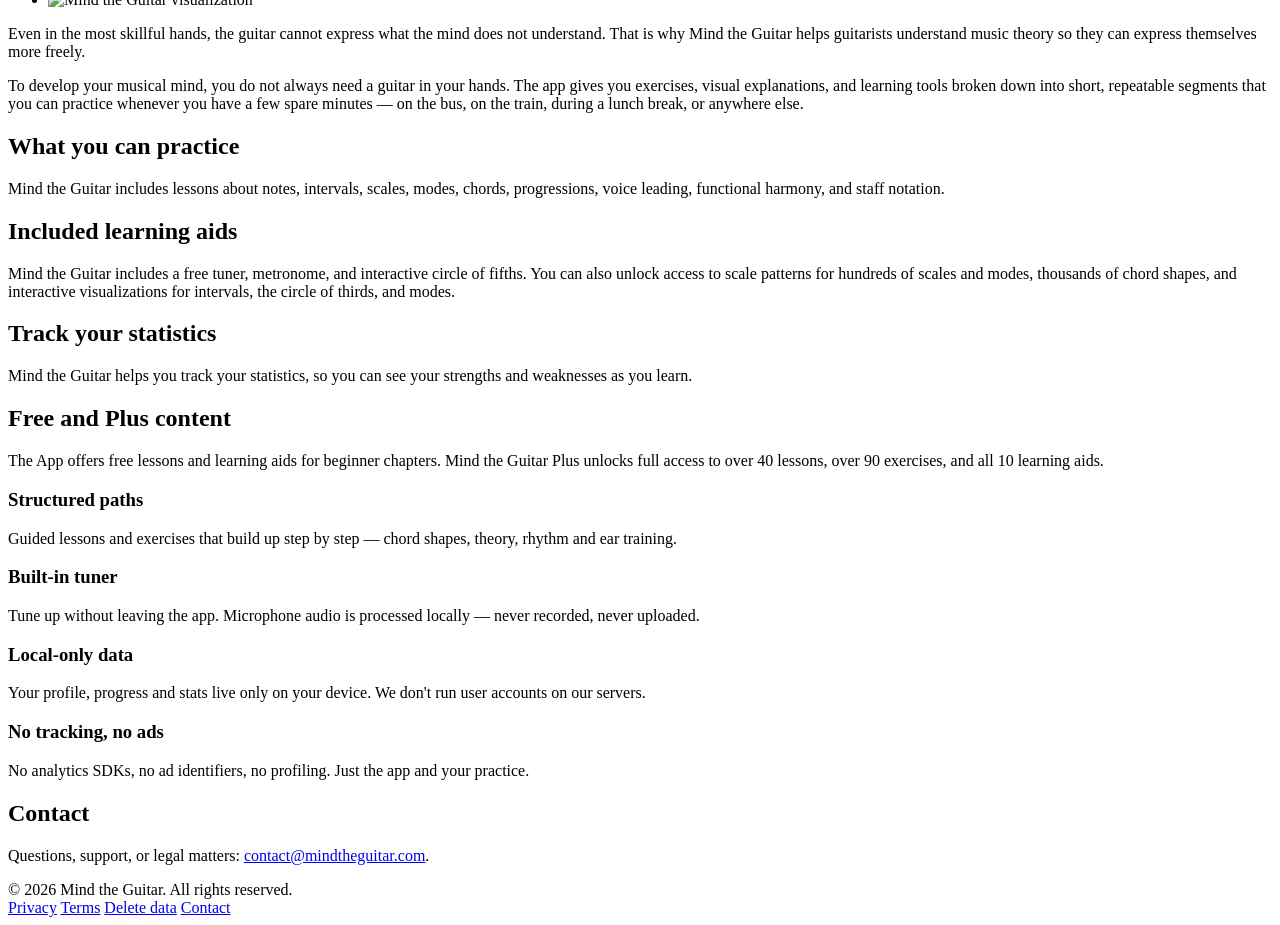
==== commit e328323d: "Reorder hero: logo, title, download buttons, then copy; enlarge logo" ====
--- a/public/index.html
+++ b/public/index.html
@@ -8,7 +8,7 @@
   <meta name="theme-color" content="#dc611b">
   <meta name="robots" content="index,follow">
   <link rel="canonical" href="https://mindtheguitar.com/">
-  <link rel="stylesheet" href="/assets/styles.css?v=3">
+  <link rel="stylesheet" href="/assets/styles.css?v=4">
   <link rel="icon" type="image/png" sizes="32x32" href="/assets/favicon-32.png">
   <link rel="icon" type="image/png" sizes="192x192" href="/assets/icon-192.png">
   <link rel="apple-touch-icon" sizes="180x180" href="/assets/apple-touch-icon.png">
@@ -37,9 +37,10 @@
 
   <main>
     <section class="container hero">
-      <img class="hero__mark" src="/assets/logo.png" alt="" width="96" height="96" aria-hidden="true">
+      <img class="hero__mark" src="/assets/logo.png" alt="" width="120" height="120" aria-hidden="true">
+      <h1>Mind the Guitar</h1>
 
-      <p style="font-size:1rem;font-weight:600;color:var(--font-dark)">Download the app and start learning!</p>
+      <p style="margin-top:24px;font-size:1rem;font-weight:600;color:var(--font-dark)">Download the app and start learning!</p>
       <div class="store-badges" aria-label="App Store and Google Play">
         <a class="store-badge" href="https://apps.apple.com/app/id6765862558" target="_blank" rel="noopener" aria-label="Download on the App Store">
           <svg viewBox="0 0 24 24" aria-hidden="true"><path d="M17.05 20.28c-.98.95-2.05.8-3.08.35-1.09-.46-2.09-.48-3.24 0-1.44.62-2.2.44-3.06-.35C2.79 15.25 3.51 7.59 9.05 7.31c1.35.07 2.29.74 3.08.8 1.18-.24 2.31-.93 3.57-.84 1.51.12 2.65.72 3.4 1.8-3.12 1.87-2.38 5.98.48 7.13-.57 1.5-1.31 2.99-2.54 4.09zM12 7.25c-.15-2.23 1.66-4.07 3.74-4.25.29 2.58-2.34 4.5-3.74 4.25z"/></svg>
@@ -57,9 +58,8 @@
         </a>
       </div>
 
-      <h1>Mind the Guitar</h1>
-      <p class="tagline">Your guitar and your hands are only the instruments — your mind is what makes them speak.</p>
-      <p class="tagline tagline--body">Mind the Guitar is built for guitarists who want to move beyond dead shapes, memorized patterns, and mechanical drills, and start understanding what they play. The app connects music theory directly to the fretboard, turning intervals, chord construction, scale patterns, chord relationships, functional harmony, and more into practical tools you can use.</p>
+      <p class="tagline" style="margin-top:32px">Your guitar and your hands are only the instruments — your mind is what makes them speak.</p>
+      <p class="tagline tagline--body">Mind the Guitar is built for guitarists who want to move beyond dead shapes, memorized patterns, and mechanical drills, and start understanding what they play. The app connects music theory and the fretboard, turning intervals, chord construction, scale patterns, chord relationships, functional harmony, and more into practical tools you can use.</p>
       <p class="tagline tagline--body">With over 40 focused lessons and more than 90 repeatable exercises, you can train your musical mind whenever you have a spare moment — even away from the guitar. So when you pick it up, you know what to play, where to find it, why it works, and how to express yourself musically.</p>
     </section>
 
@@ -148,6 +148,6 @@
     </div>
   </footer>
 
-  <script src="/assets/carousel.js?v=3" defer></script>
+  <script src="/assets/carousel.js?v=4" defer></script>
 </body>
 </html>
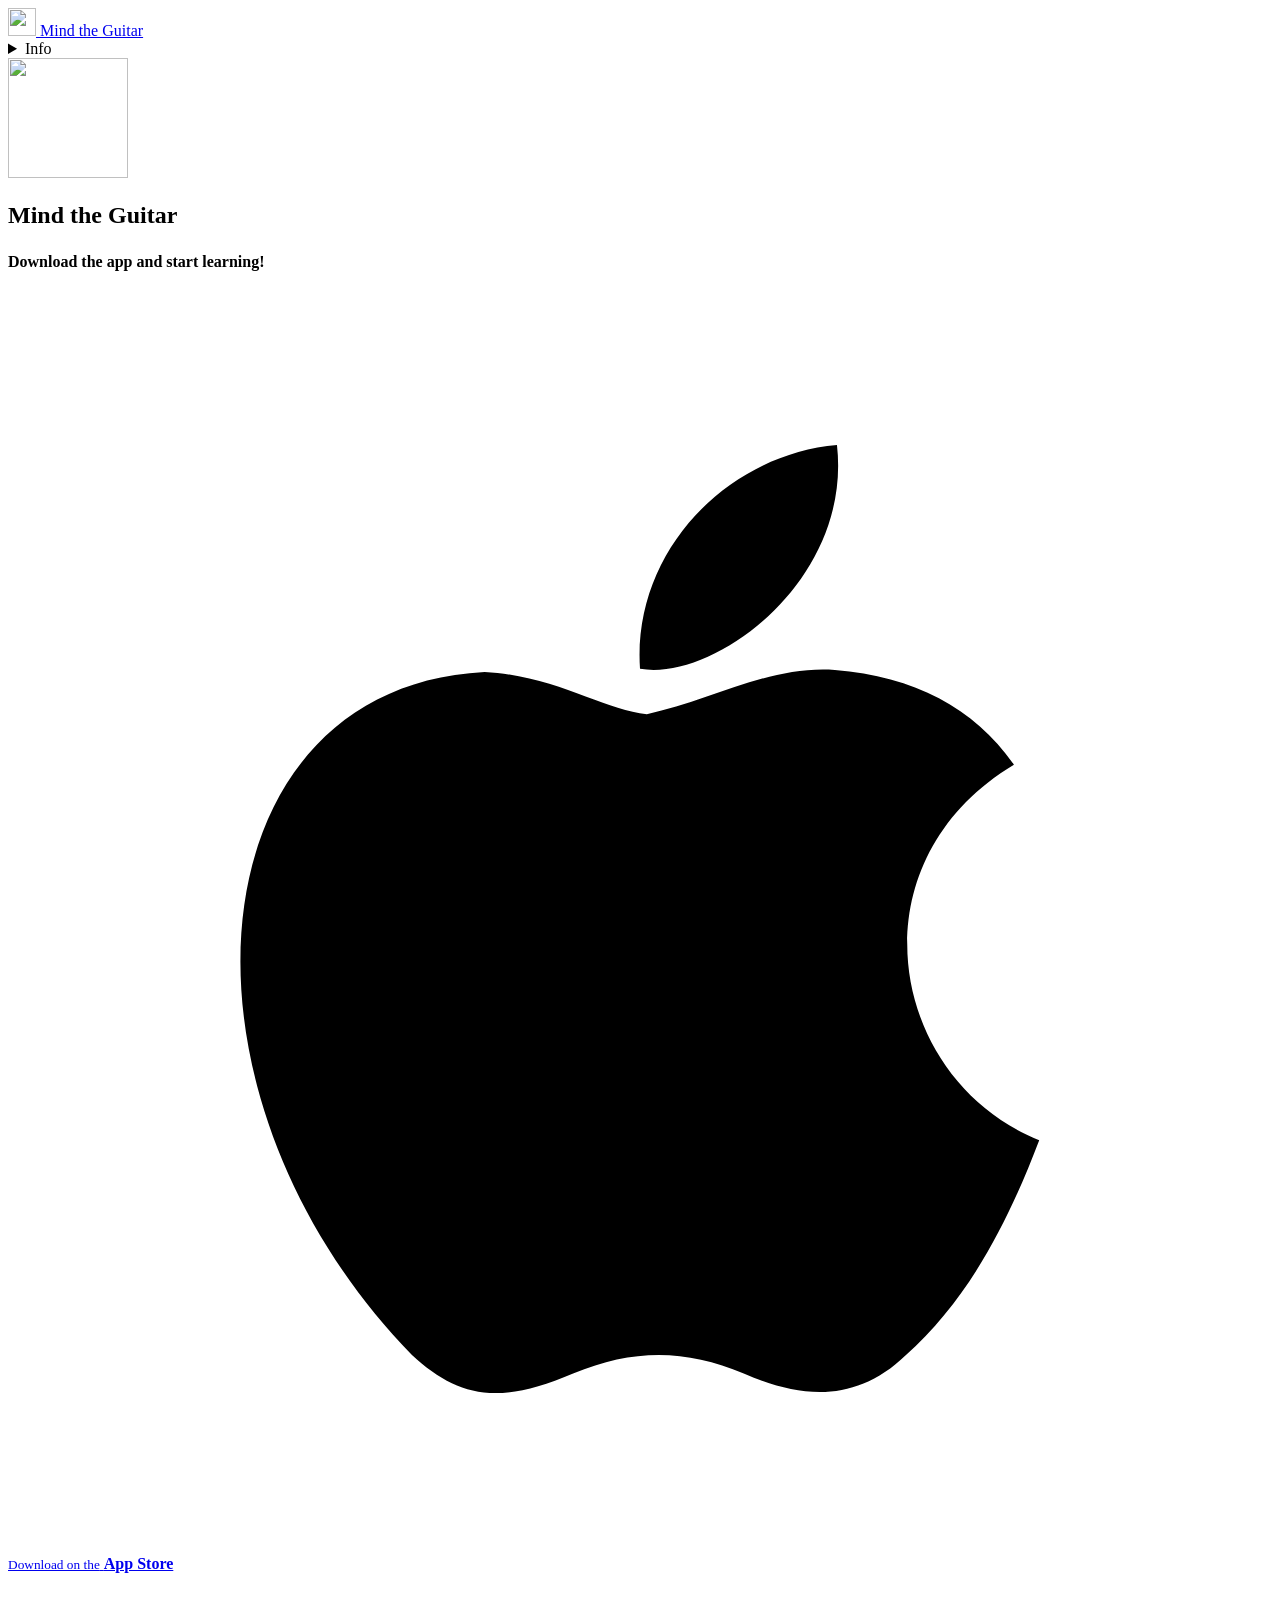
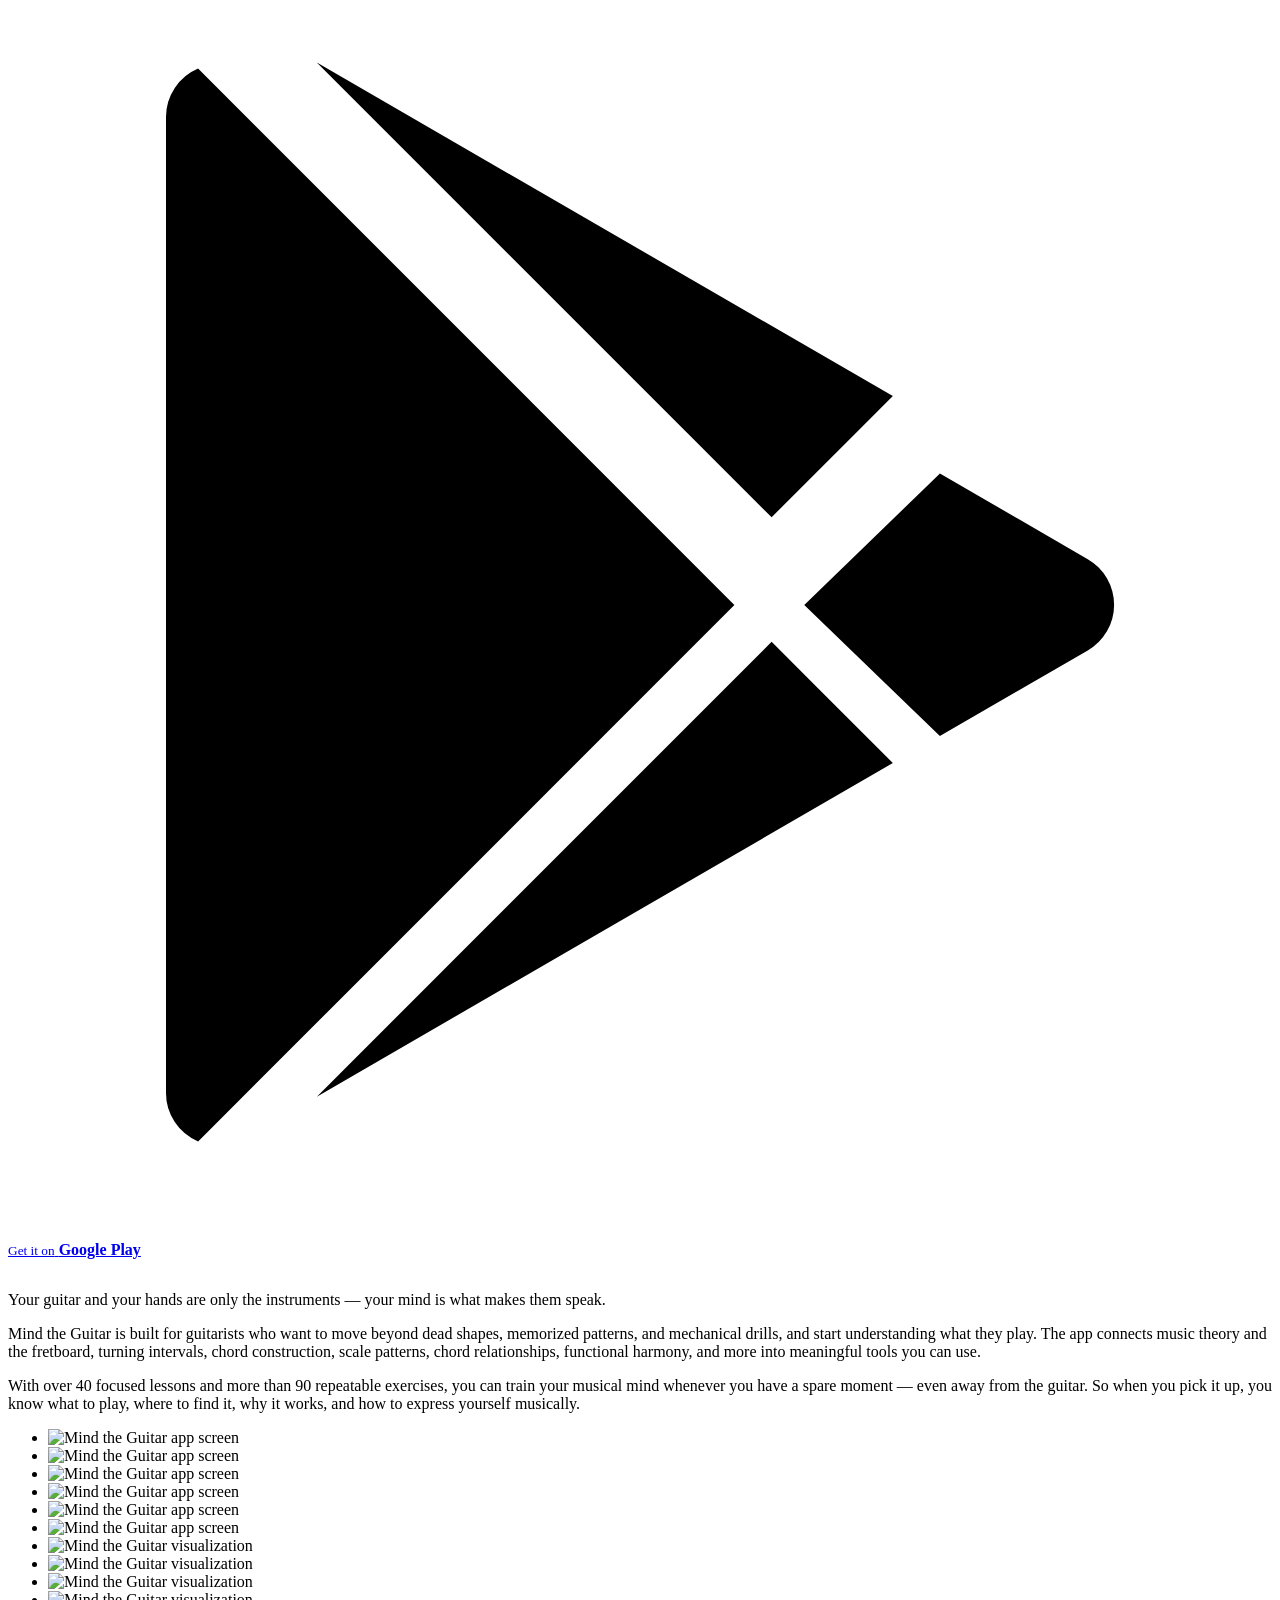
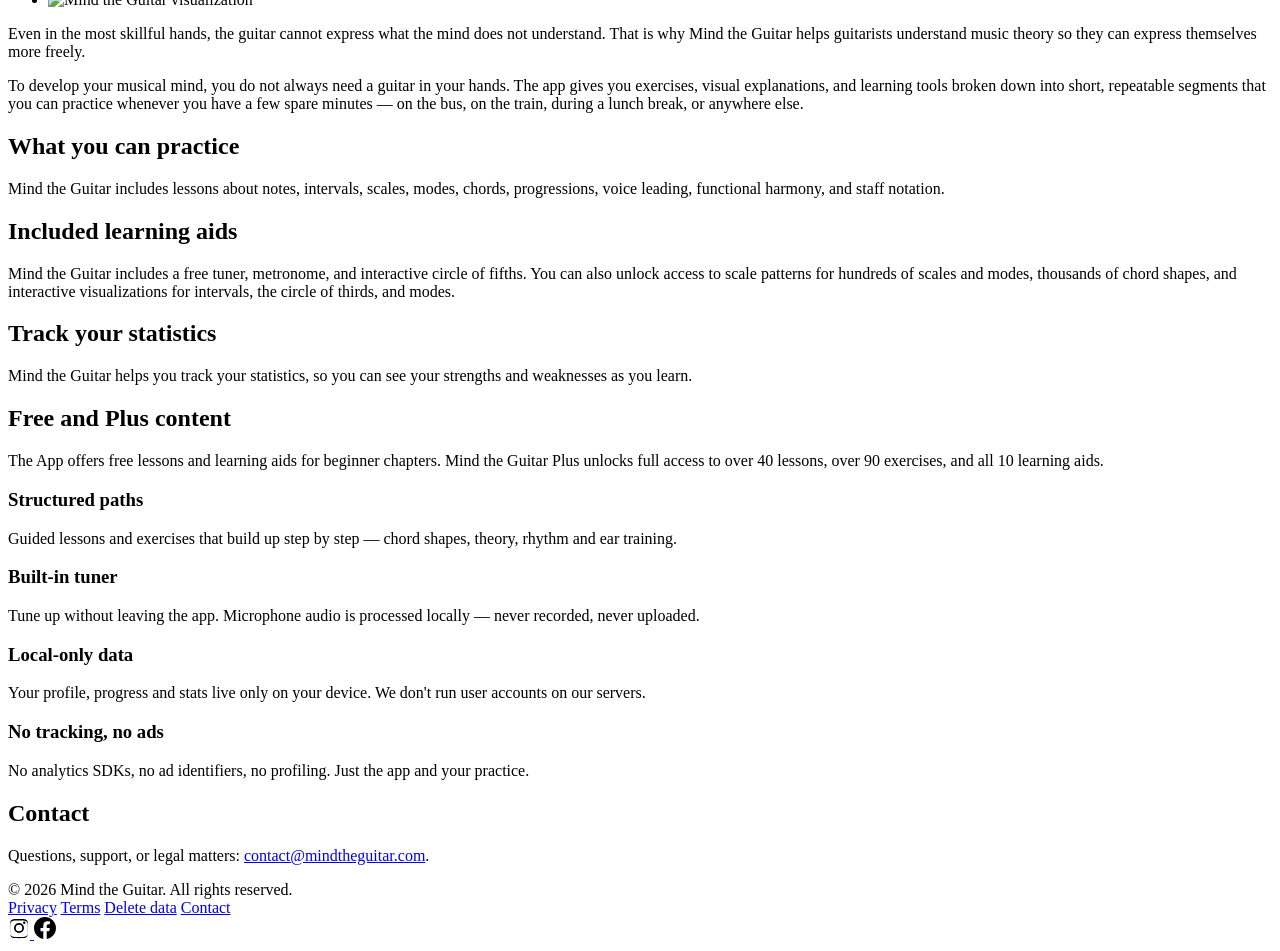
==== commit 2e6fc128: "Add Facebook and Instagram social icons to footer" ====
--- a/public/index.html
+++ b/public/index.html
@@ -59,7 +59,7 @@
       </div>
 
       <p class="tagline" style="margin-top:32px">Your guitar and your hands are only the instruments — your mind is what makes them speak.</p>
-      <p class="tagline tagline--body">Mind the Guitar is built for guitarists who want to move beyond dead shapes, memorized patterns, and mechanical drills, and start understanding what they play. The app connects music theory and the fretboard, turning intervals, chord construction, scale patterns, chord relationships, functional harmony, and more into practical tools you can use.</p>
+      <p class="tagline tagline--body">Mind the Guitar is built for guitarists who want to move beyond dead shapes, memorized patterns, and mechanical drills, and start understanding what they play. The app connects music theory and the fretboard, turning intervals, chord construction, scale patterns, chord relationships, functional harmony, and more into meaningful tools you can use.</p>
       <p class="tagline tagline--body">With over 40 focused lessons and more than 90 repeatable exercises, you can train your musical mind whenever you have a spare moment — even away from the guitar. So when you pick it up, you know what to play, where to find it, why it works, and how to express yourself musically.</p>
     </section>
 
@@ -145,6 +145,14 @@
         <a href="/delete">Delete data</a>
         <a href="mailto:contact@mindtheguitar.com">Contact</a>
       </nav>
+      <nav class="site-footer__social" aria-label="Social media">
+        <a href="https://www.instagram.com/mindtheguitar/" target="_blank" rel="noopener" aria-label="Instagram">
+          <svg viewBox="0 0 24 24" width="22" height="22" aria-hidden="true"><path d="M12 2.16c3.2 0 3.58.01 4.85.07 1.17.05 1.8.25 2.23.41.56.22.96.48 1.38.9.42.42.68.82.9 1.38.16.42.36 1.06.41 2.23.06 1.27.07 1.65.07 4.85s-.01 3.58-.07 4.85c-.05 1.17-.25 1.8-.41 2.23-.22.56-.48.96-.9 1.38-.42.42-.82.68-1.38.9-.42.16-1.06.36-2.23.41-1.27.06-1.65.07-4.85.07s-3.58-.01-4.85-.07c-1.17-.05-1.8-.25-2.23-.41a3.72 3.72 0 0 1-1.38-.9 3.72 3.72 0 0 1-.9-1.38c-.16-.42-.36-1.06-.41-2.23C2.17 15.58 2.16 15.2 2.16 12s.01-3.58.07-4.85c.05-1.17.25-1.8.41-2.23.22-.56.48-.96.9-1.38.42-.42.82-.68 1.38-.9.42-.16 1.06-.36 2.23-.41C8.42 2.17 8.8 2.16 12 2.16zm0 1.62c-3.15 0-3.52.01-4.76.07-1.15.05-1.77.24-2.19.4-.55.22-.94.47-1.35.88-.41.41-.66.8-.88 1.35-.16.42-.35 1.04-.4 2.19-.06 1.24-.07 1.61-.07 4.76s.01 3.52.07 4.76c.05 1.15.24 1.77.4 2.19.22.55.47.94.88 1.35.41.41.8.66 1.35.88.42.16 1.04.35 2.19.4 1.24.06 1.61.07 4.76.07s3.52-.01 4.76-.07c1.15-.05 1.77-.24 2.19-.4.55-.22.94-.47 1.35-.88.41-.41.66-.8.88-1.35.16-.42.35-1.04.4-2.19.06-1.24.07-1.61.07-4.76s-.01-3.52-.07-4.76c-.05-1.15-.24-1.77-.4-2.19a3.64 3.64 0 0 0-.88-1.35 3.64 3.64 0 0 0-1.35-.88c-.42-.16-1.04-.35-2.19-.4-1.24-.06-1.61-.07-4.76-.07zm0 2.76a5.46 5.46 0 1 1 0 10.92 5.46 5.46 0 0 1 0-10.92zm0 9a3.54 3.54 0 1 0 0-7.08 3.54 3.54 0 0 0 0 7.08zm6.95-9.22a1.28 1.28 0 1 1-2.56 0 1.28 1.28 0 0 1 2.56 0z"/></svg>
+        </a>
+        <a href="https://www.facebook.com/profile.php?id=61589071132596" target="_blank" rel="noopener" aria-label="Facebook">
+          <svg viewBox="0 0 24 24" width="22" height="22" aria-hidden="true"><path d="M24 12.07C24 5.4 18.63 0 12 0S0 5.4 0 12.07c0 6.02 4.39 11.01 10.13 11.93v-8.44H7.08v-3.49h3.05V9.41c0-3.02 1.79-4.69 4.53-4.69 1.31 0 2.68.24 2.68.24v2.97h-1.51c-1.49 0-1.96.93-1.96 1.89v2.25h3.33l-.53 3.49h-2.8v8.44C19.61 23.08 24 18.09 24 12.07z"/></svg>
+        </a>
+      </nav>
     </div>
   </footer>
 
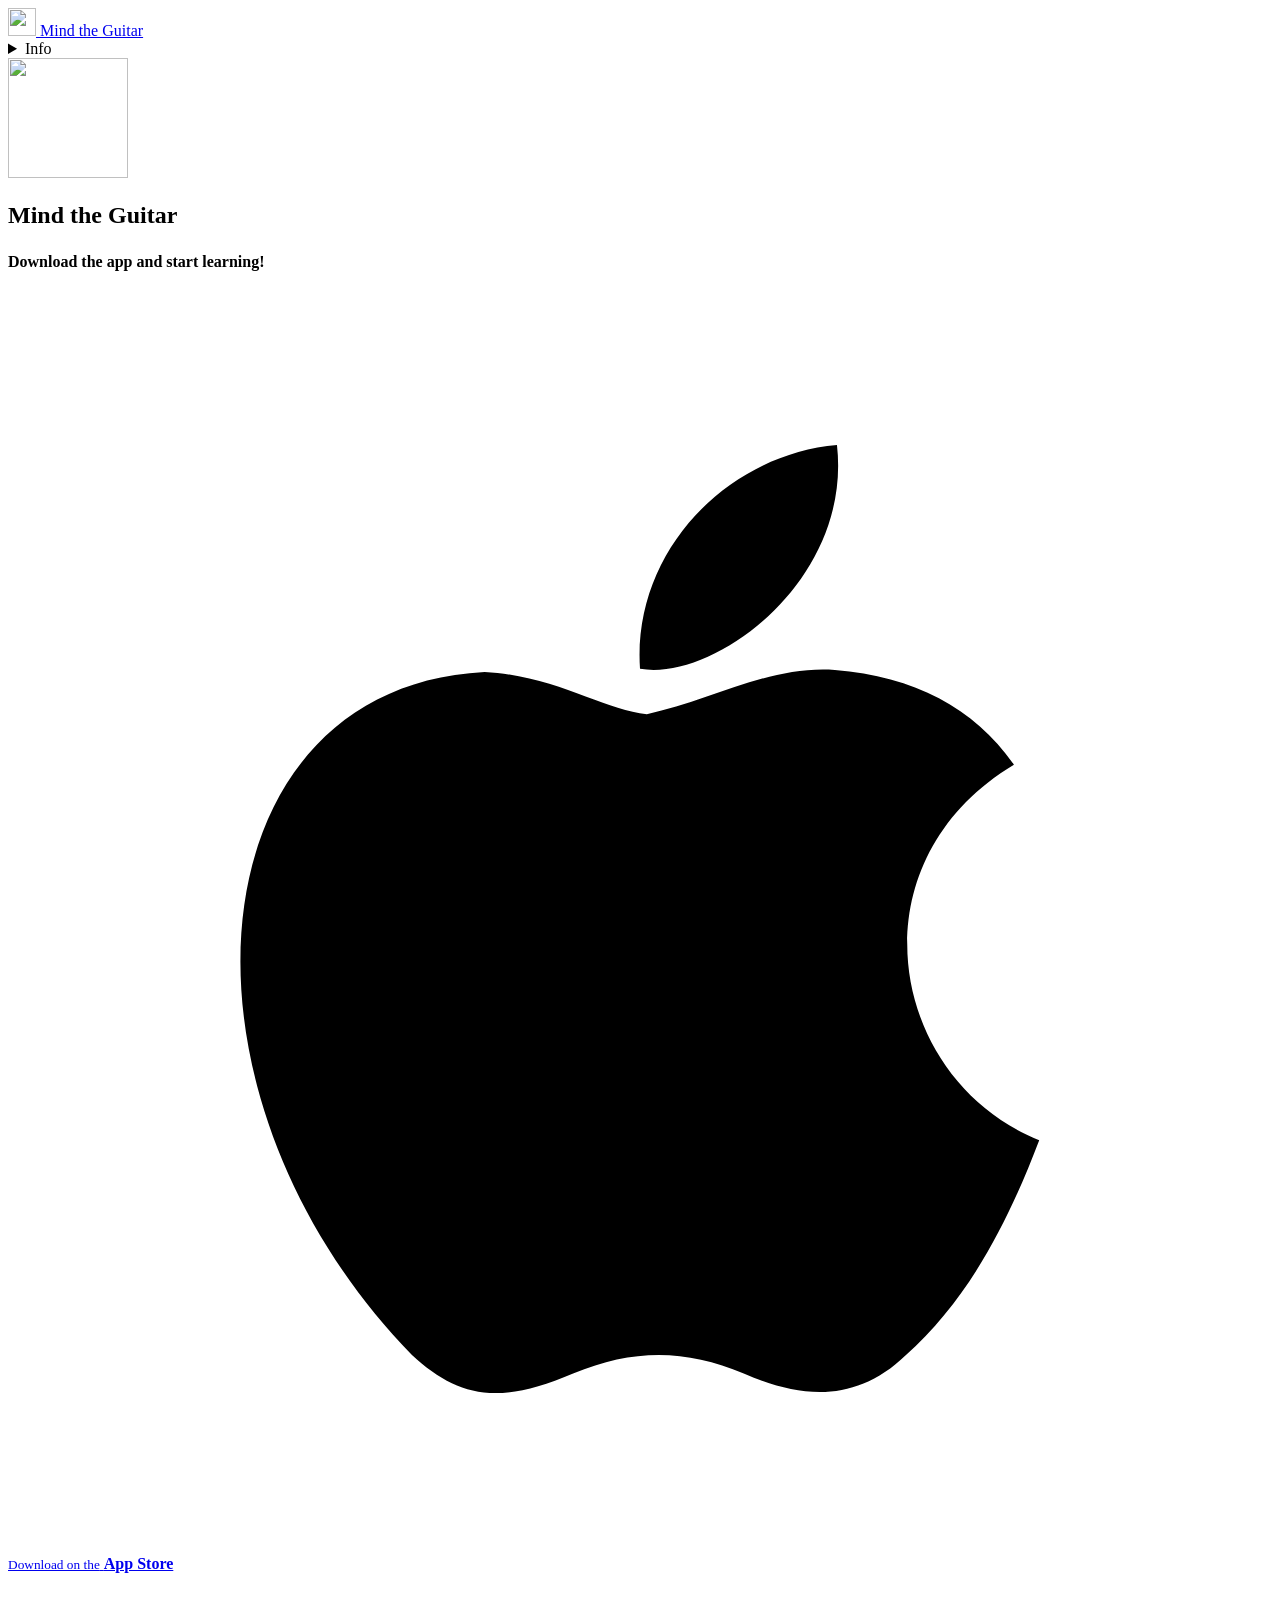
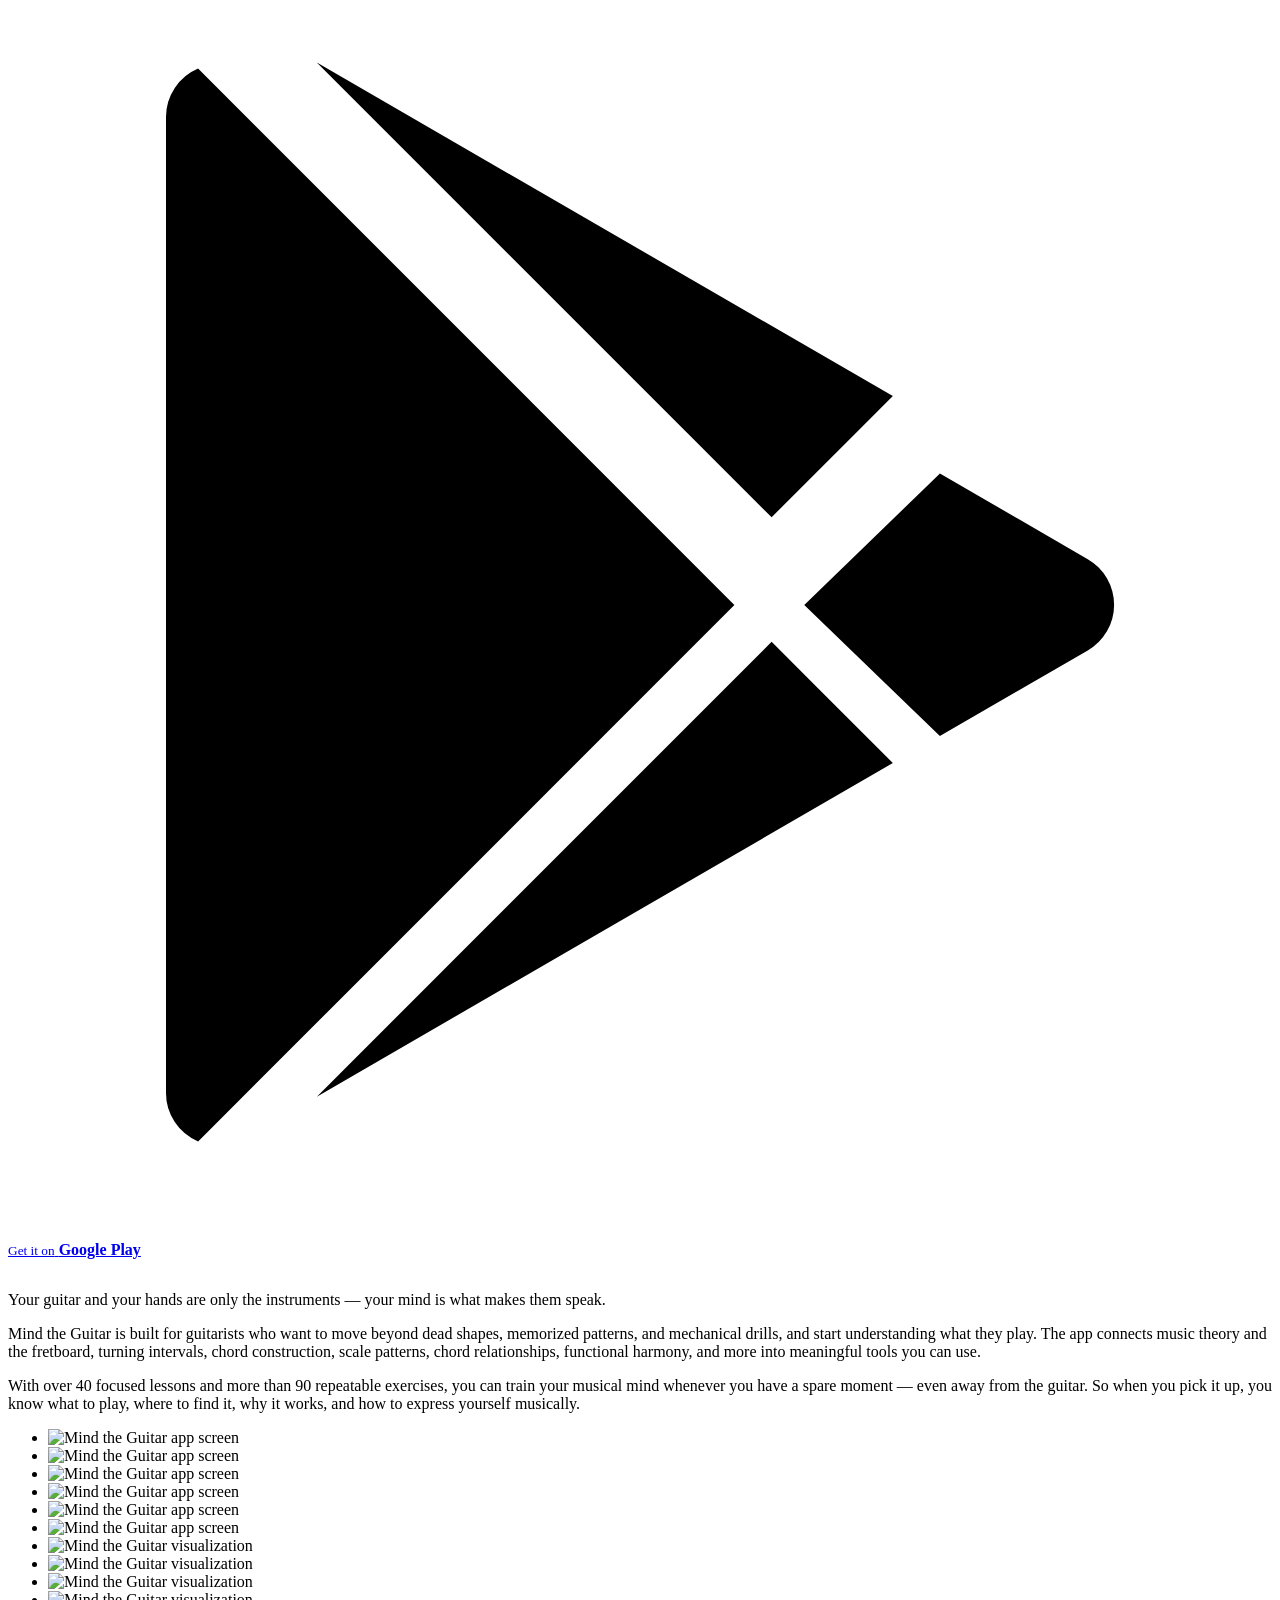
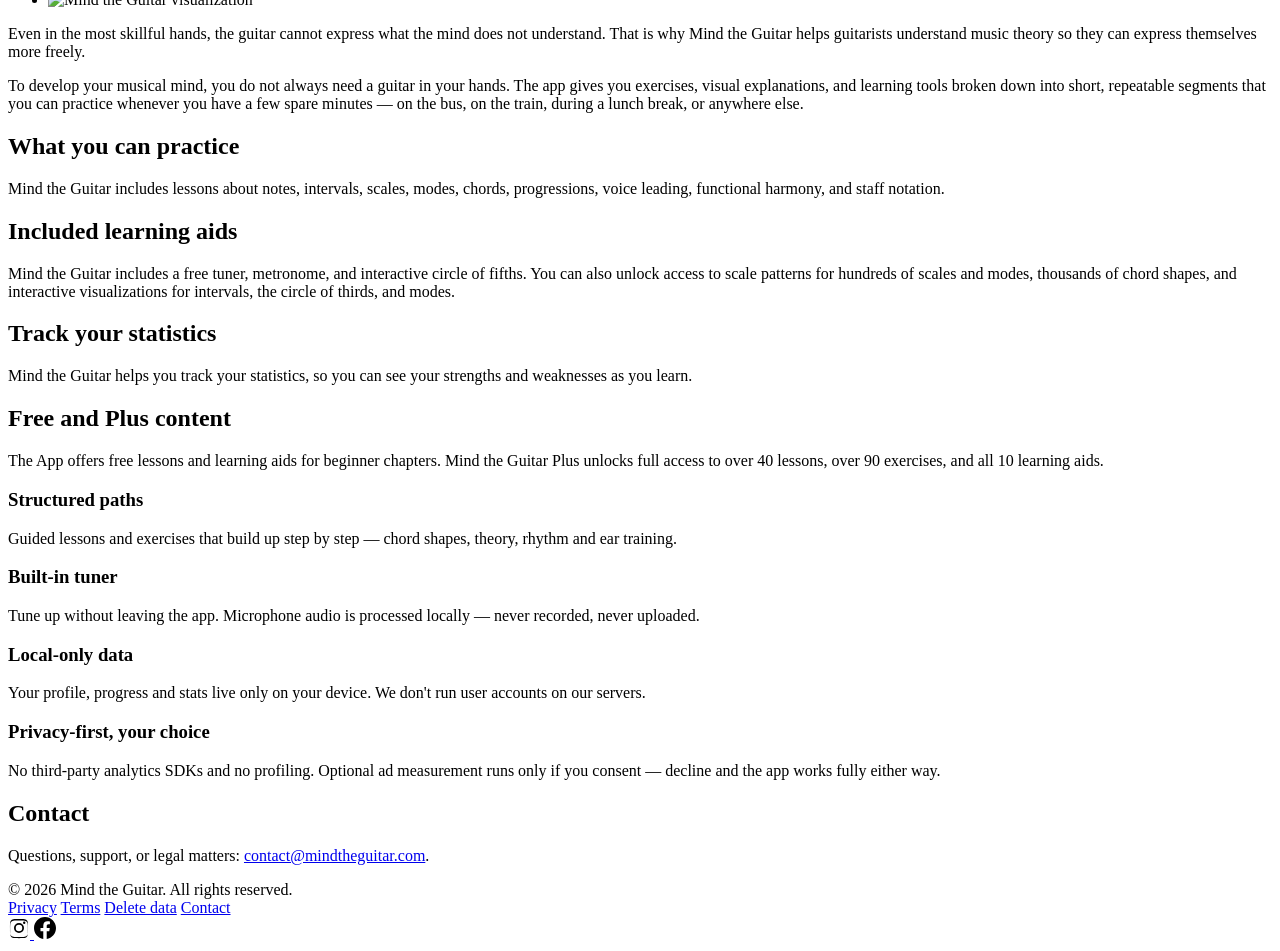
==== commit 68c42ea6: "Sync legal pages with app v1.1/v1.2: consent-based ad measurement (AppsFlyer), remove freeRASP Priva" ====
--- a/public/index.html
+++ b/public/index.html
@@ -124,8 +124,8 @@
           <p>Your profile, progress and stats live only on your device. We don't run user accounts on our servers.</p>
         </article>
         <article class="card">
-          <h3>No tracking, no ads</h3>
-          <p>No analytics SDKs, no ad identifiers, no profiling. Just the app and your practice.</p>
+          <h3>Privacy-first, your choice</h3>
+          <p>No third-party analytics SDKs and no profiling. Optional ad measurement runs only if you consent — decline and the app works fully either way.</p>
         </article>
       </div>
     </section>
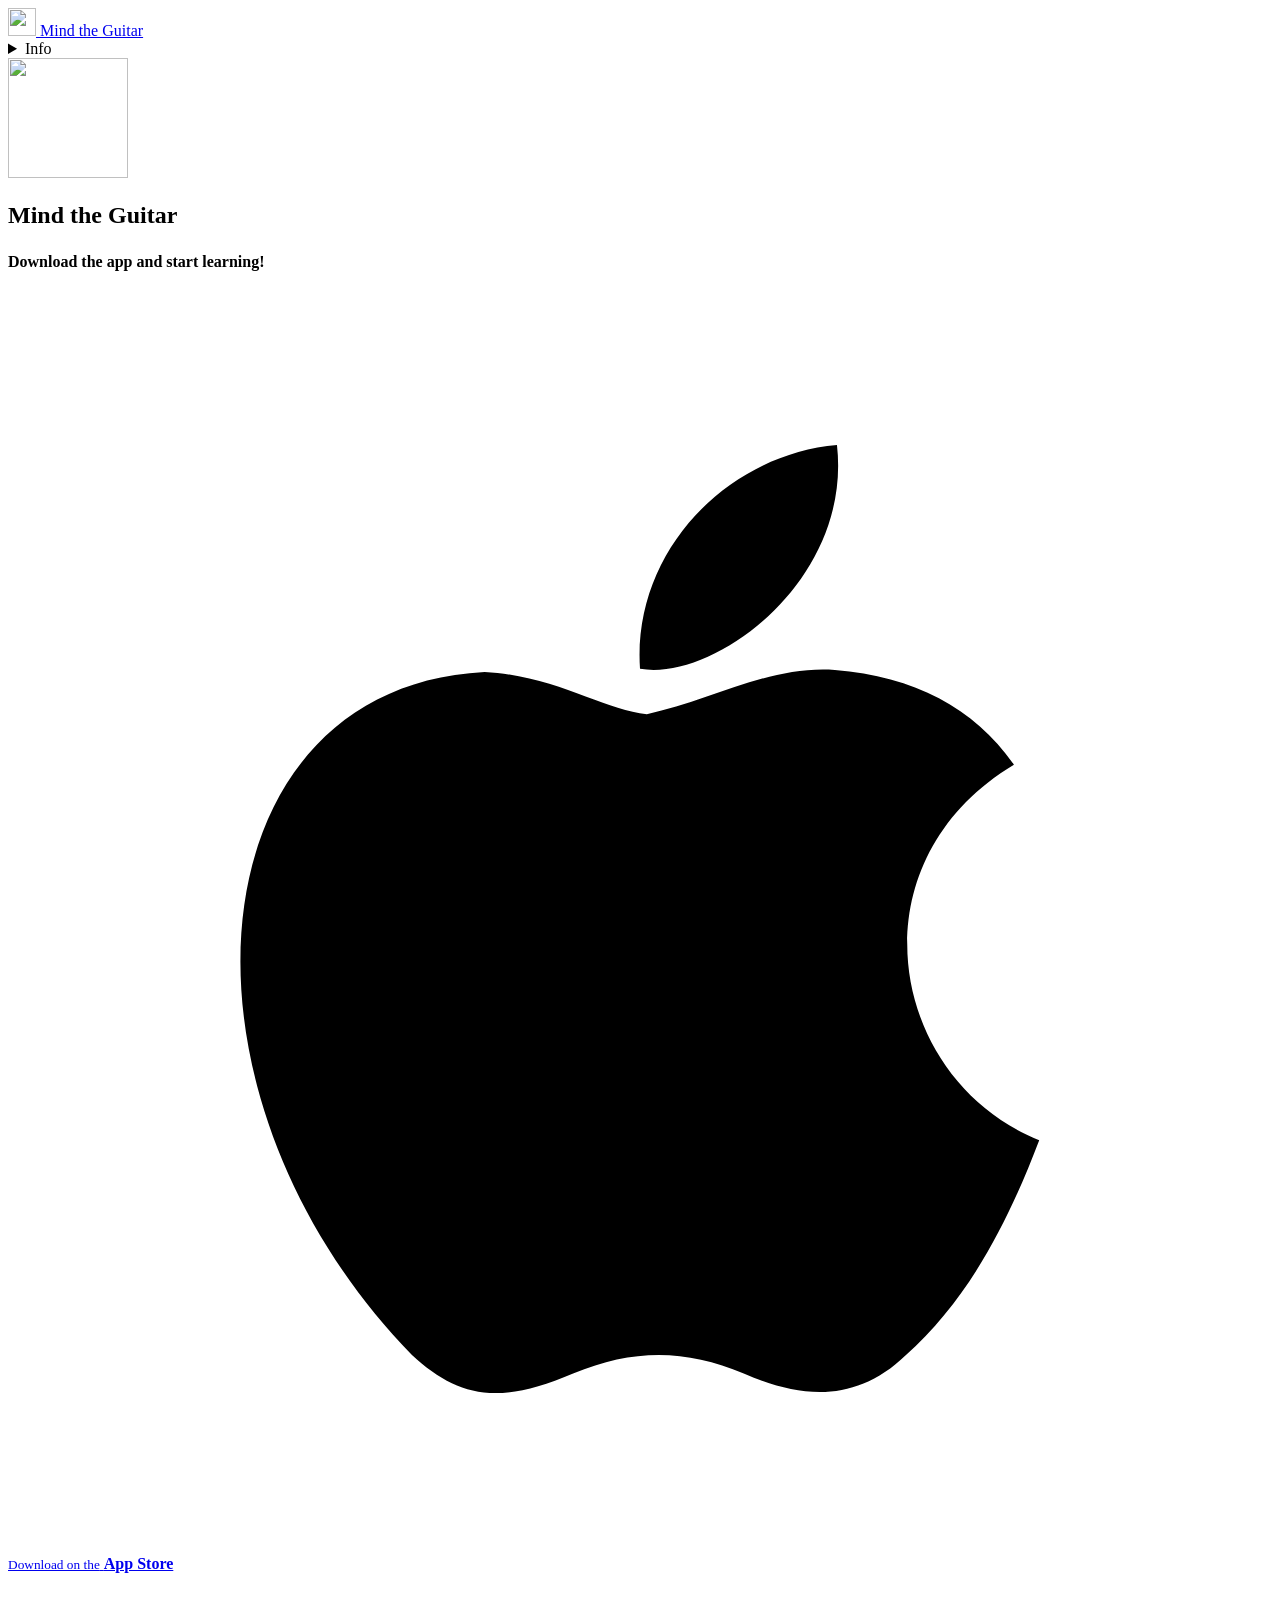
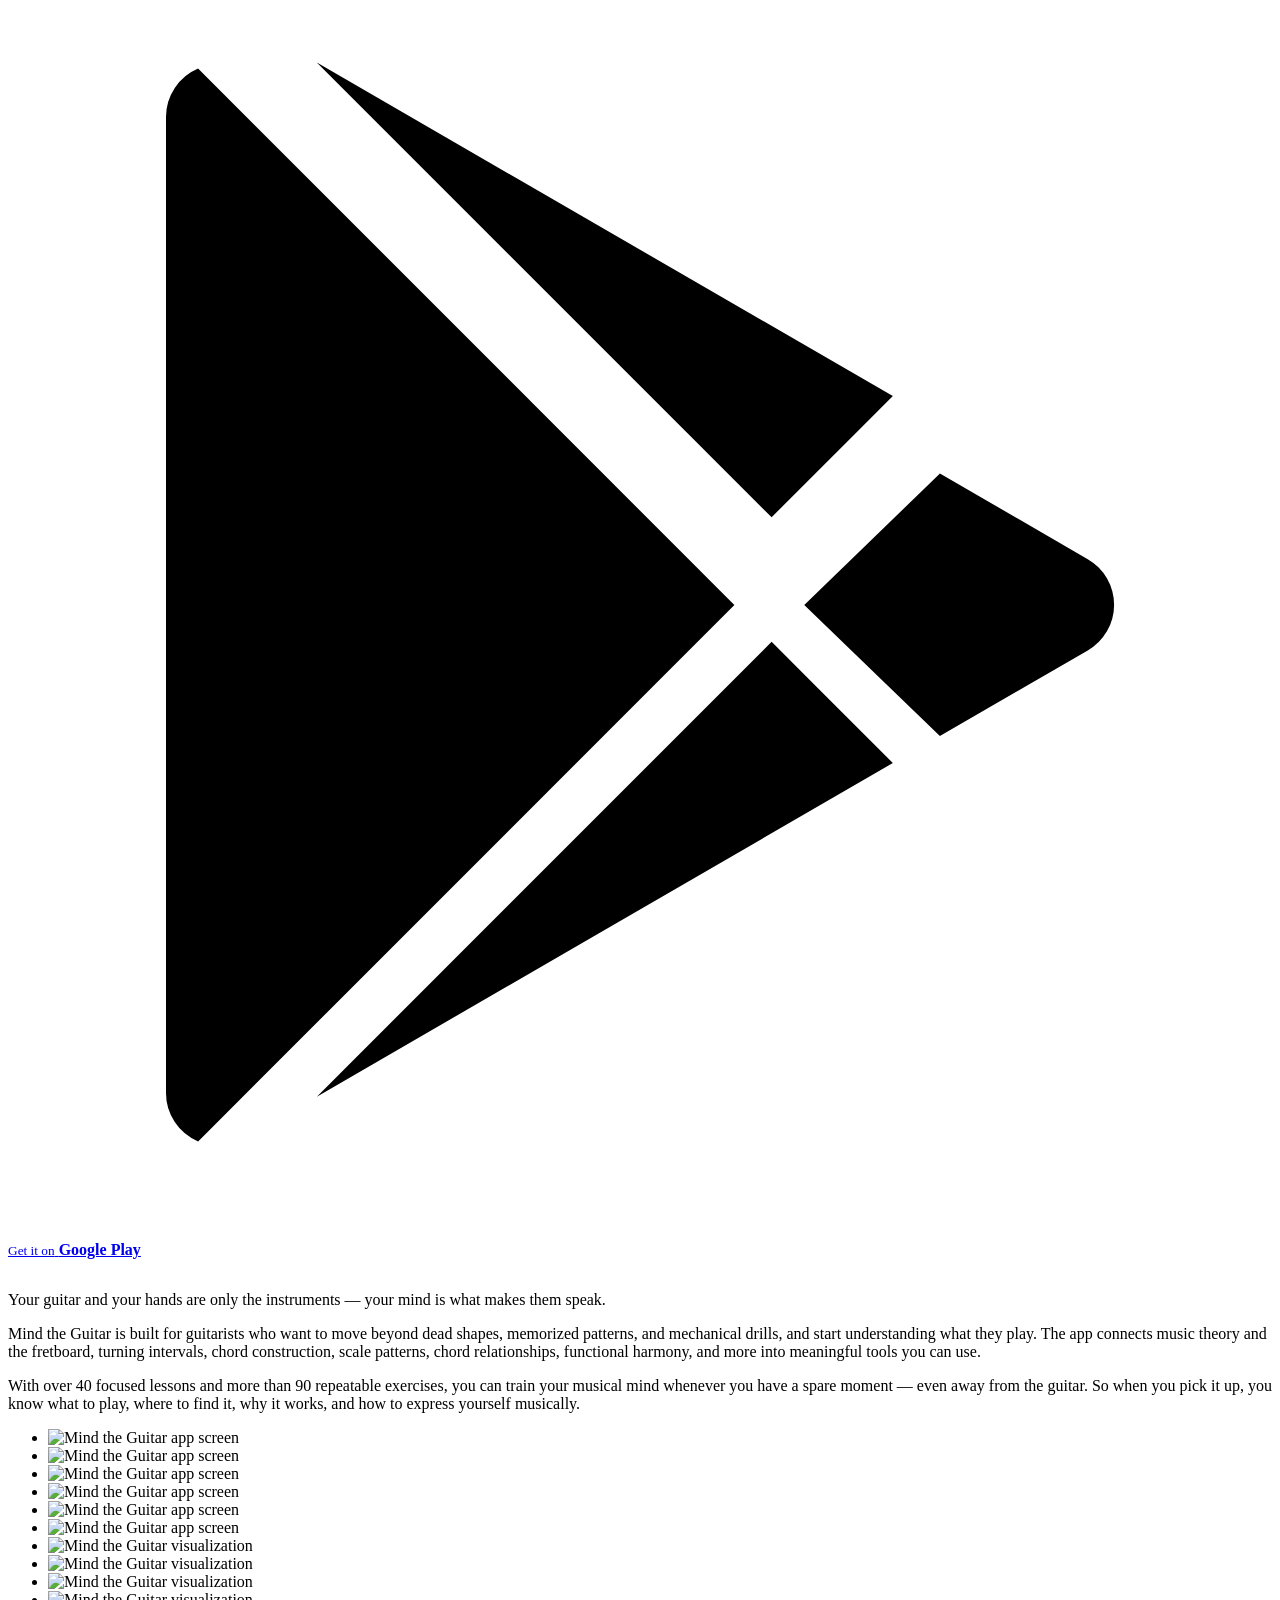
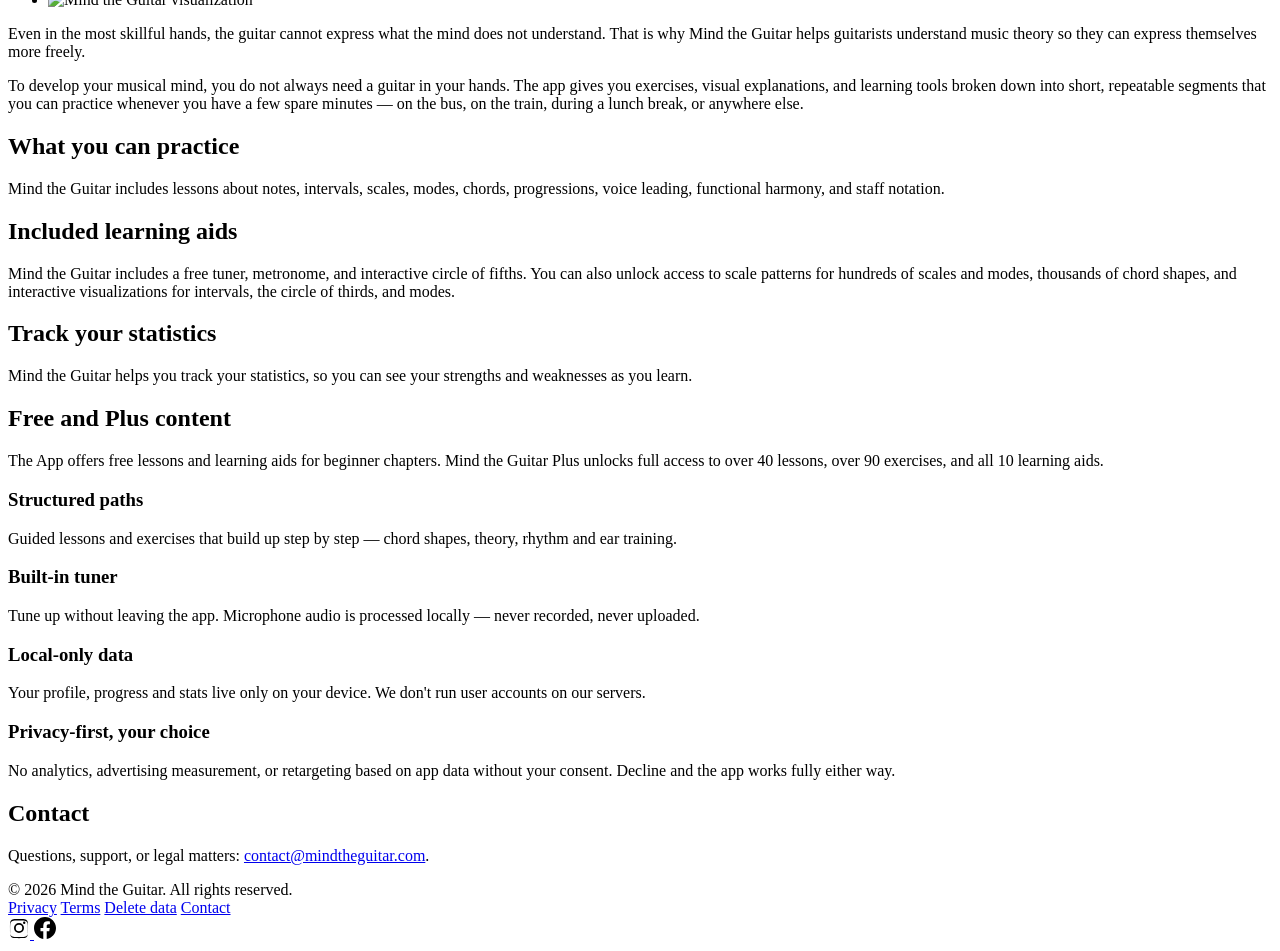
==== commit f4585fa7: "Update privacy disclosures for Meta attribution" ====
--- a/public/index.html
+++ b/public/index.html
@@ -125,7 +125,7 @@
         </article>
         <article class="card">
           <h3>Privacy-first, your choice</h3>
-          <p>No third-party analytics SDKs and no profiling. Optional ad measurement runs only if you consent — decline and the app works fully either way.</p>
+          <p>No analytics, advertising measurement, or retargeting based on app data without your consent. Decline and the app works fully either way.</p>
         </article>
       </div>
     </section>
